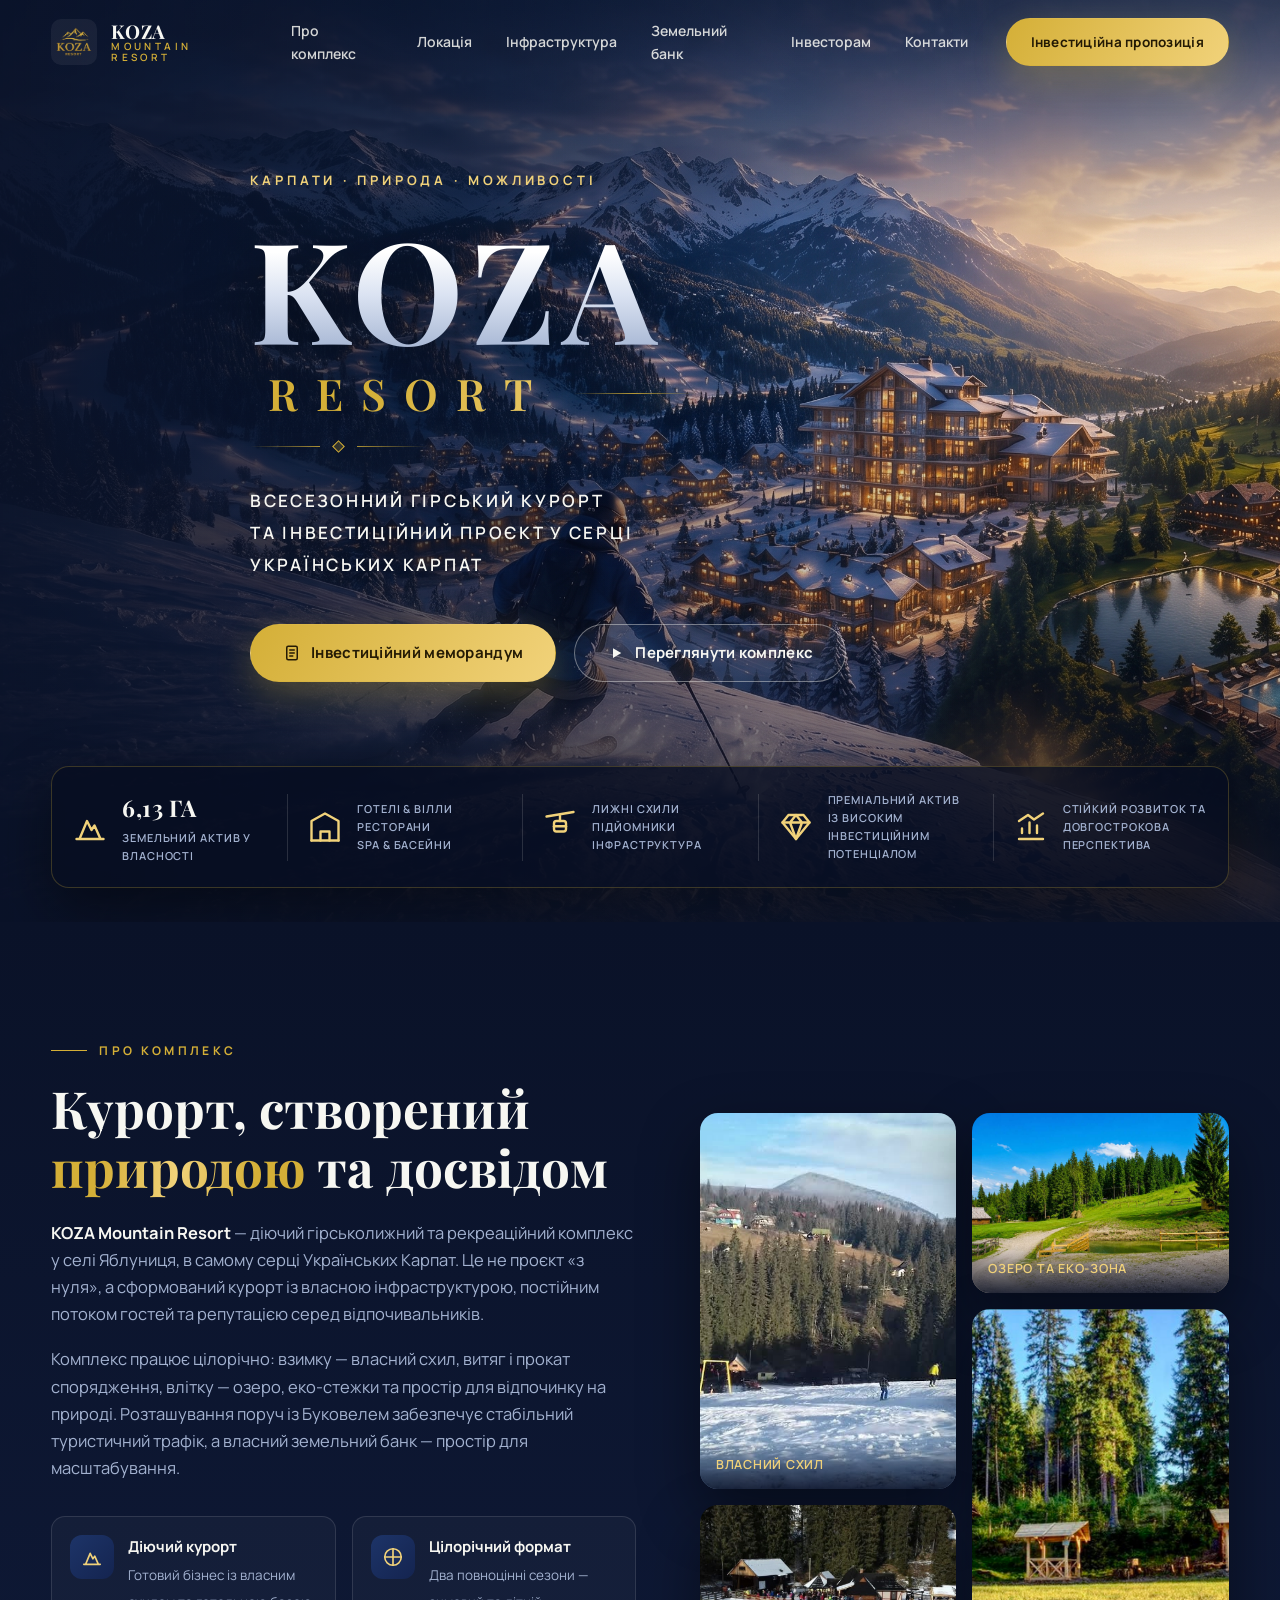
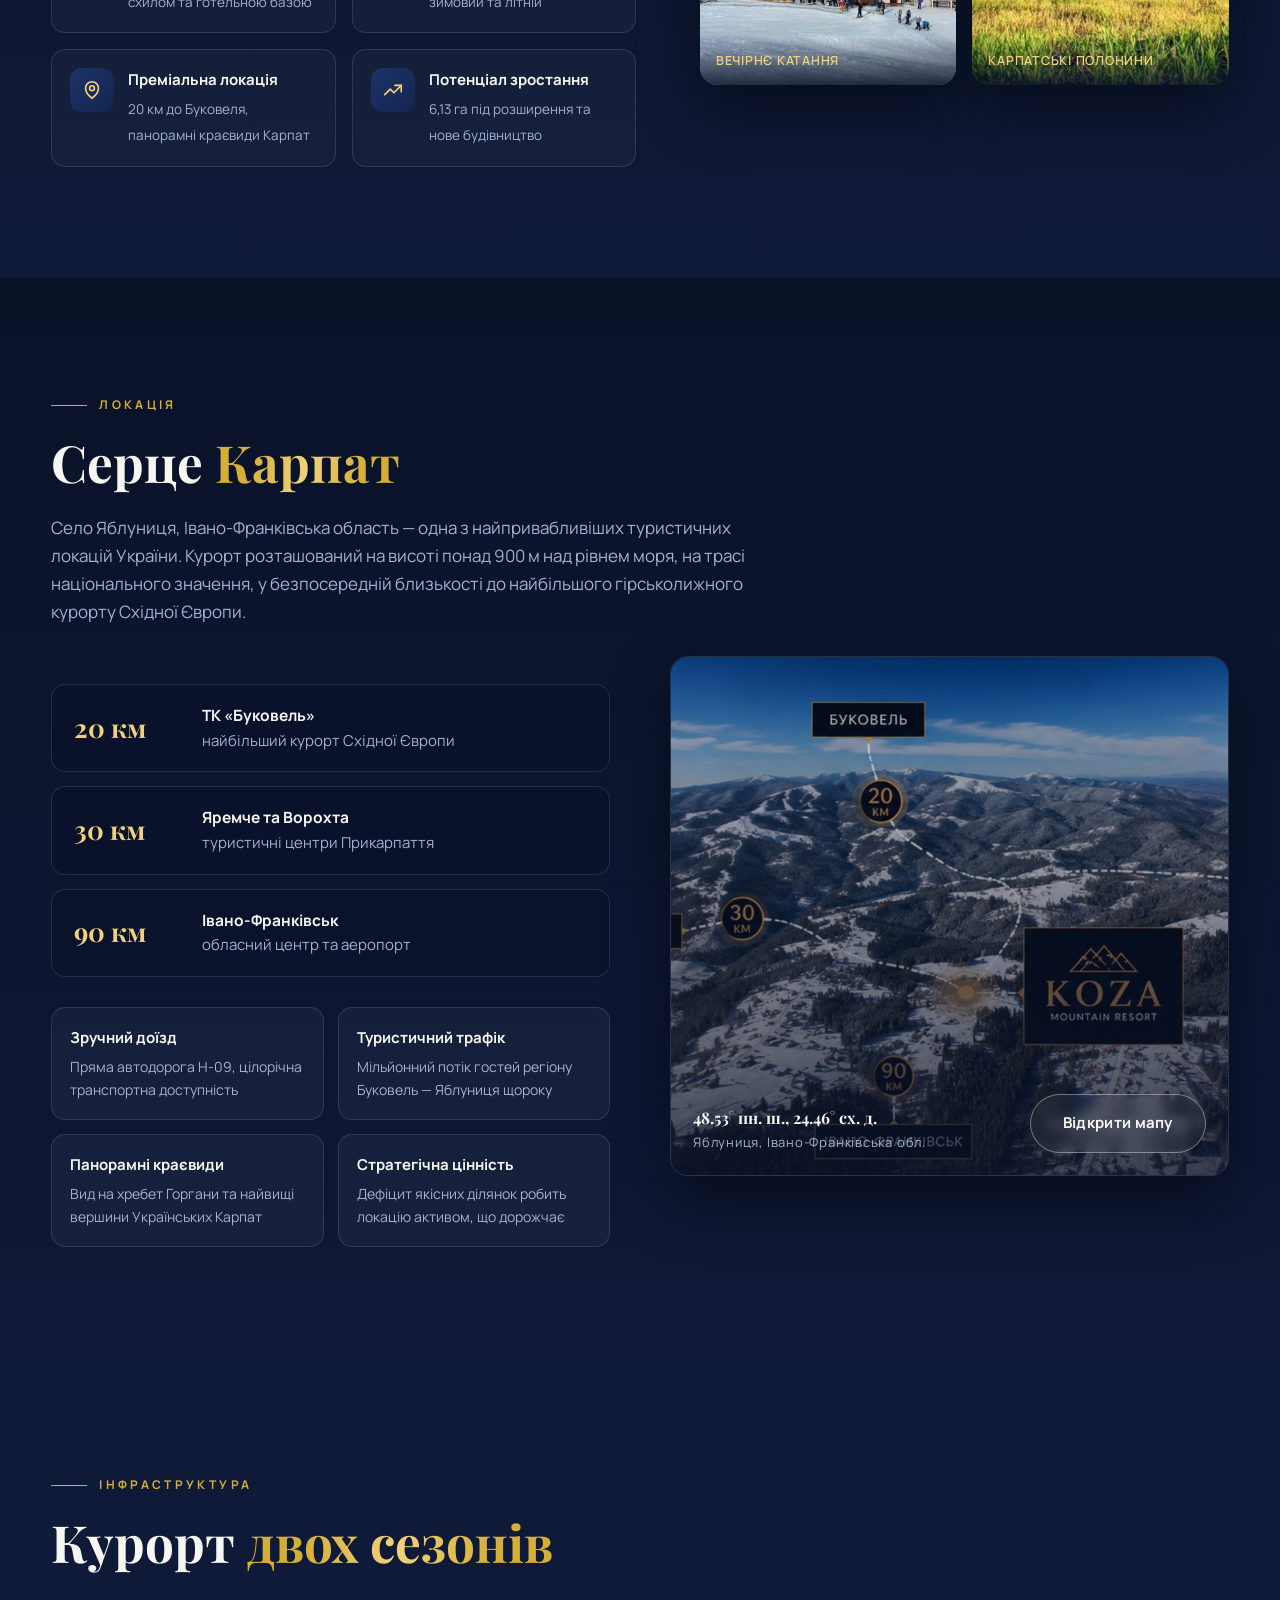
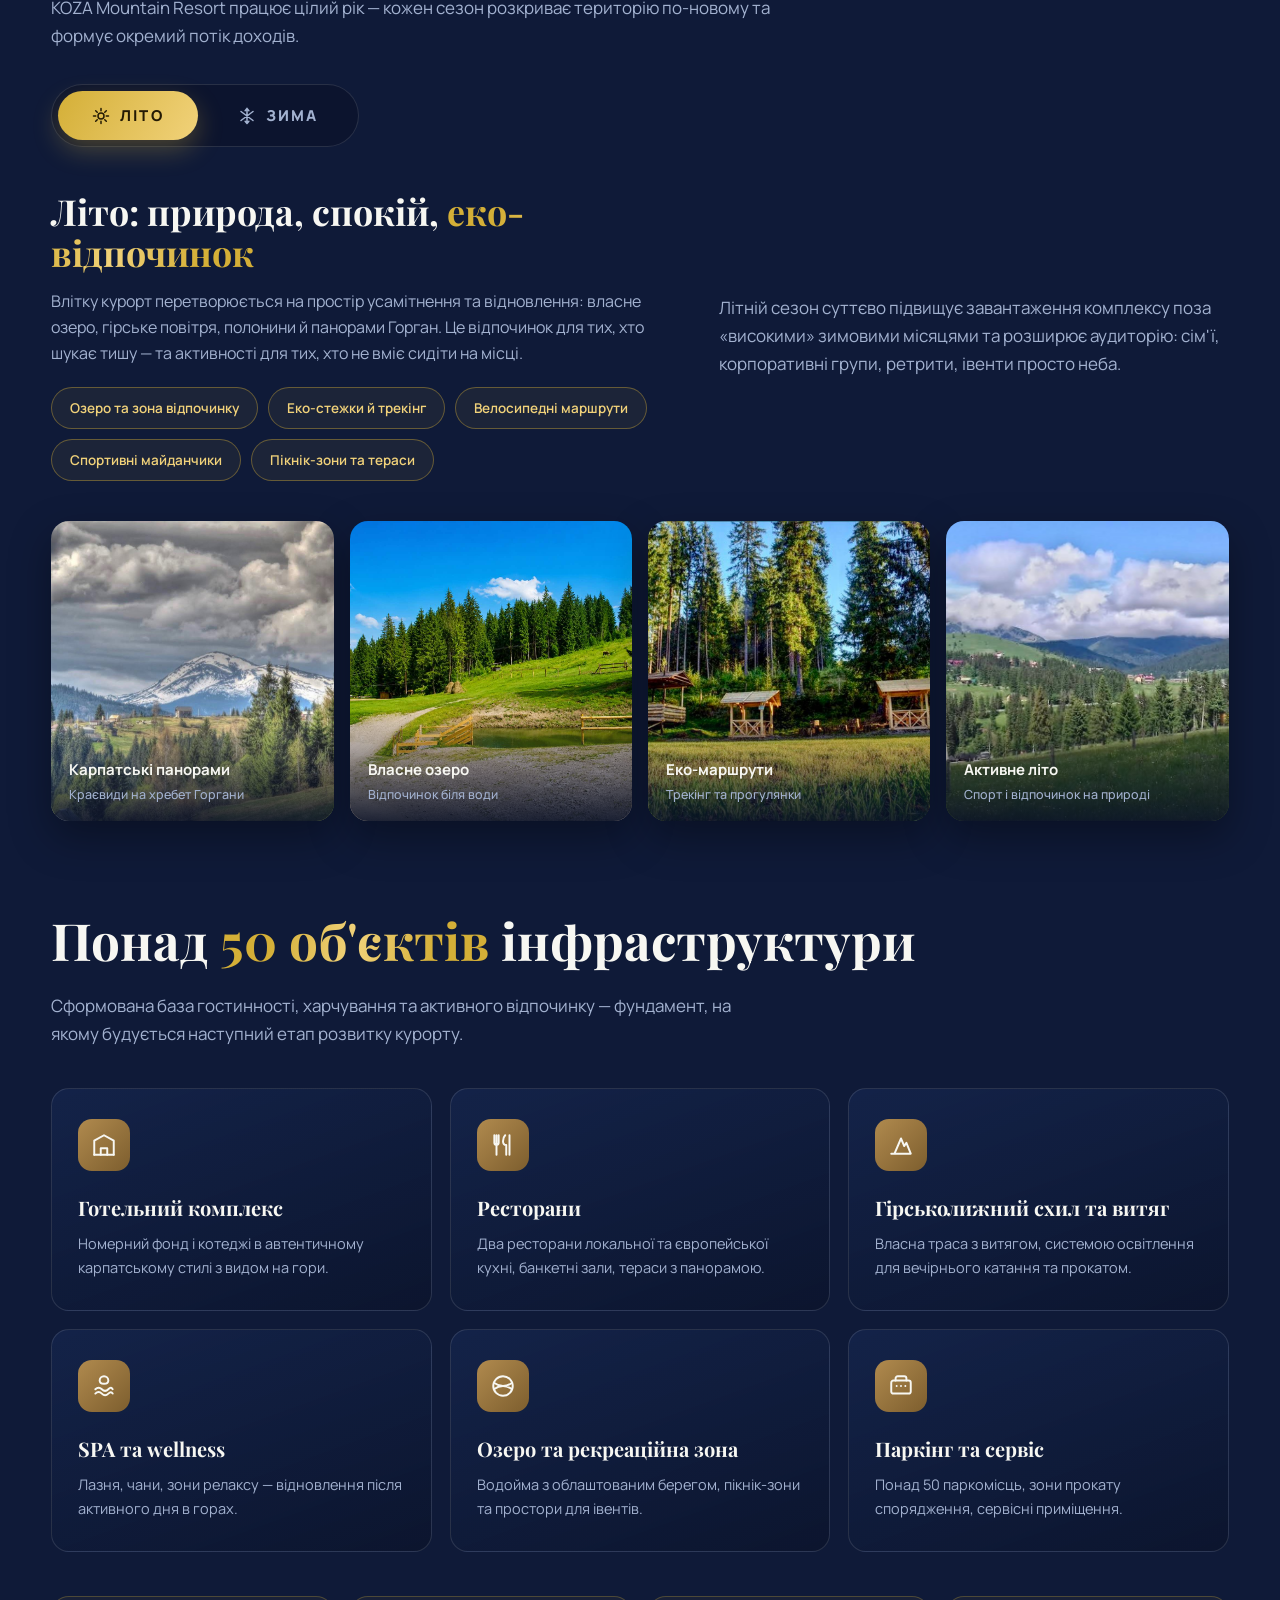
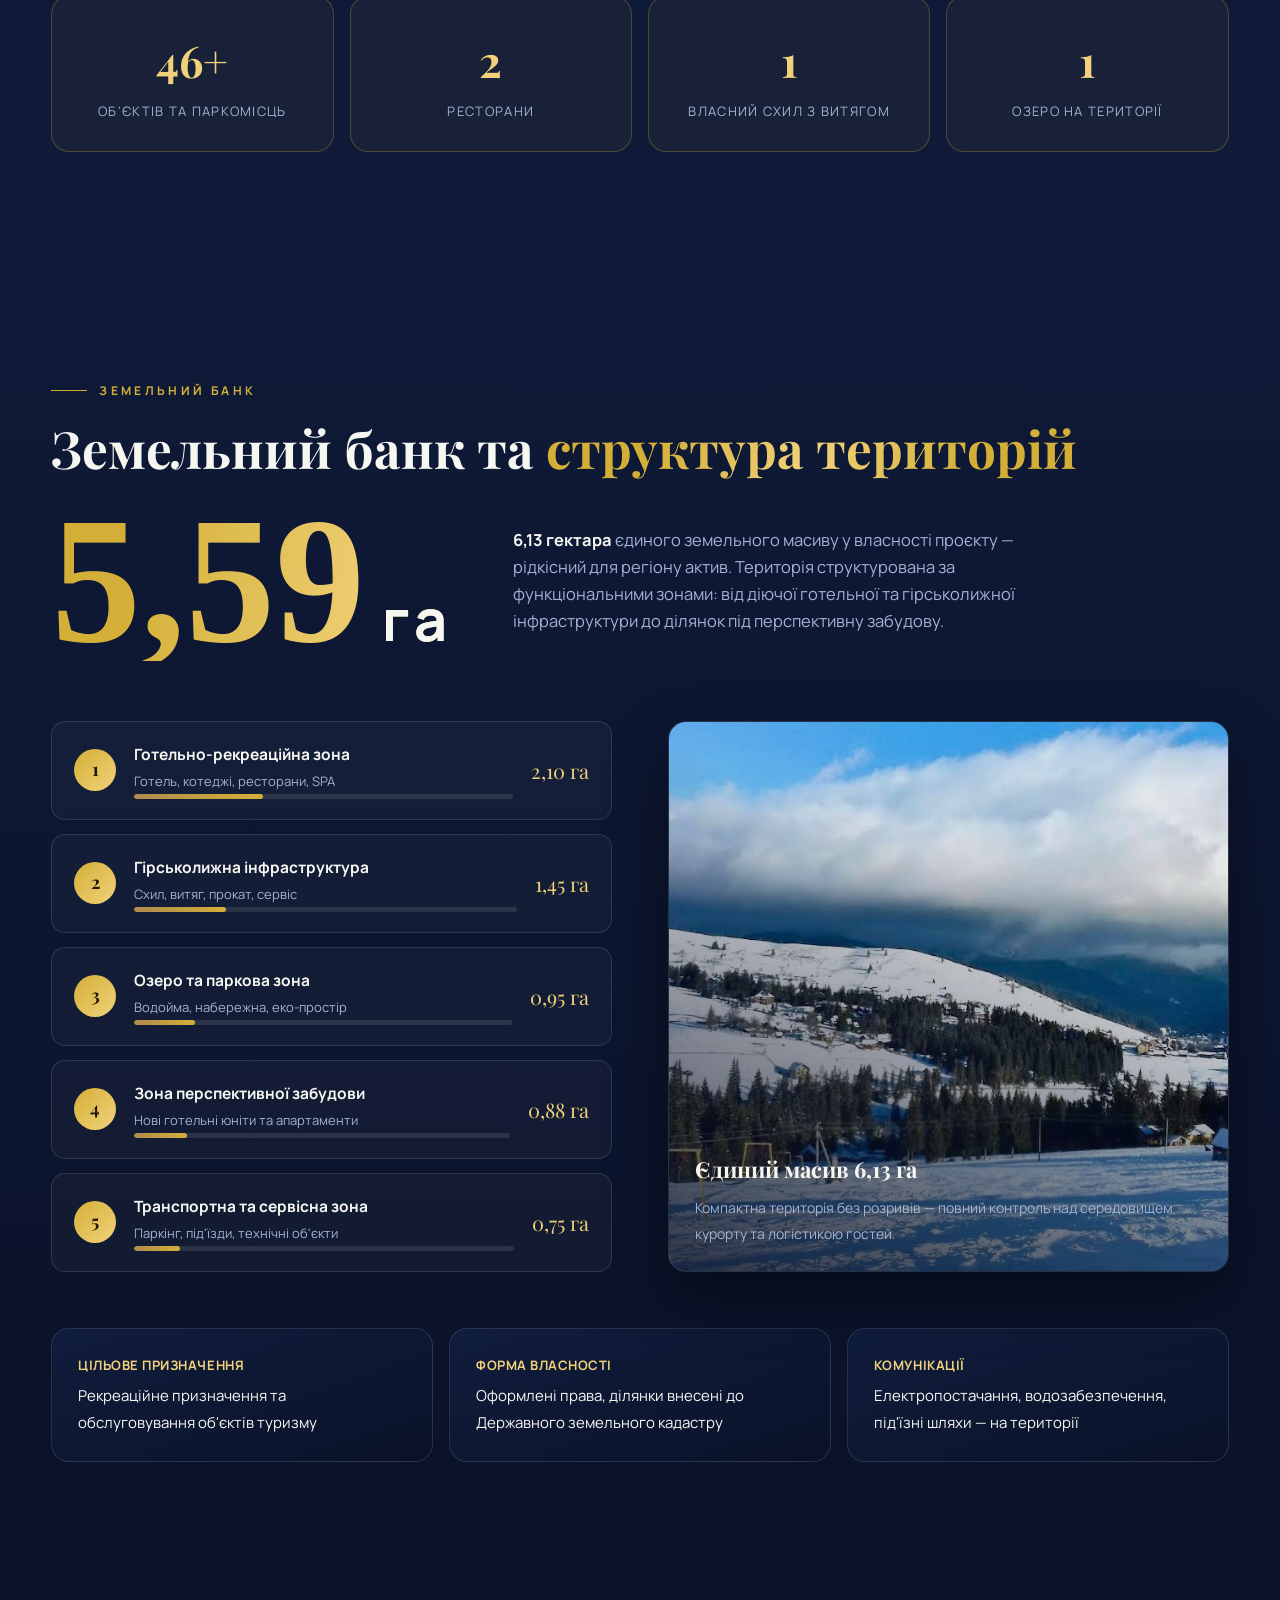
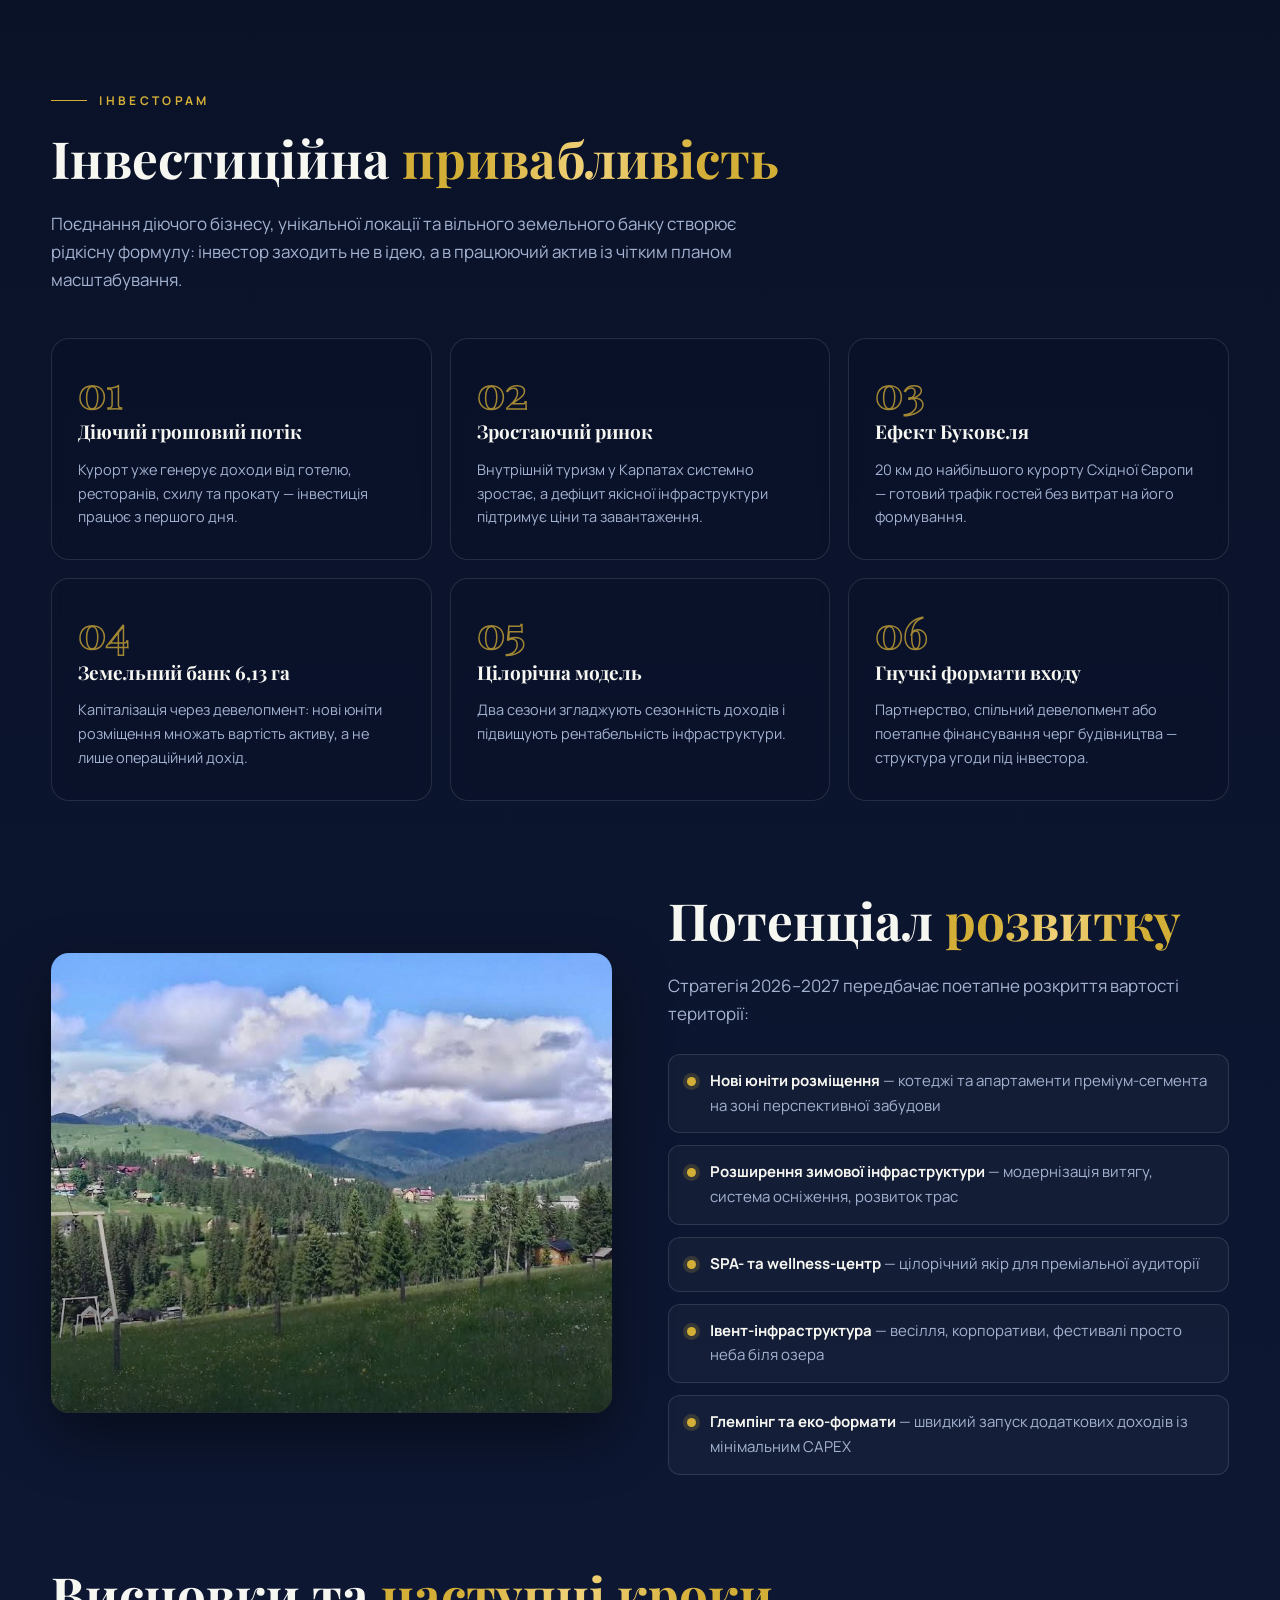
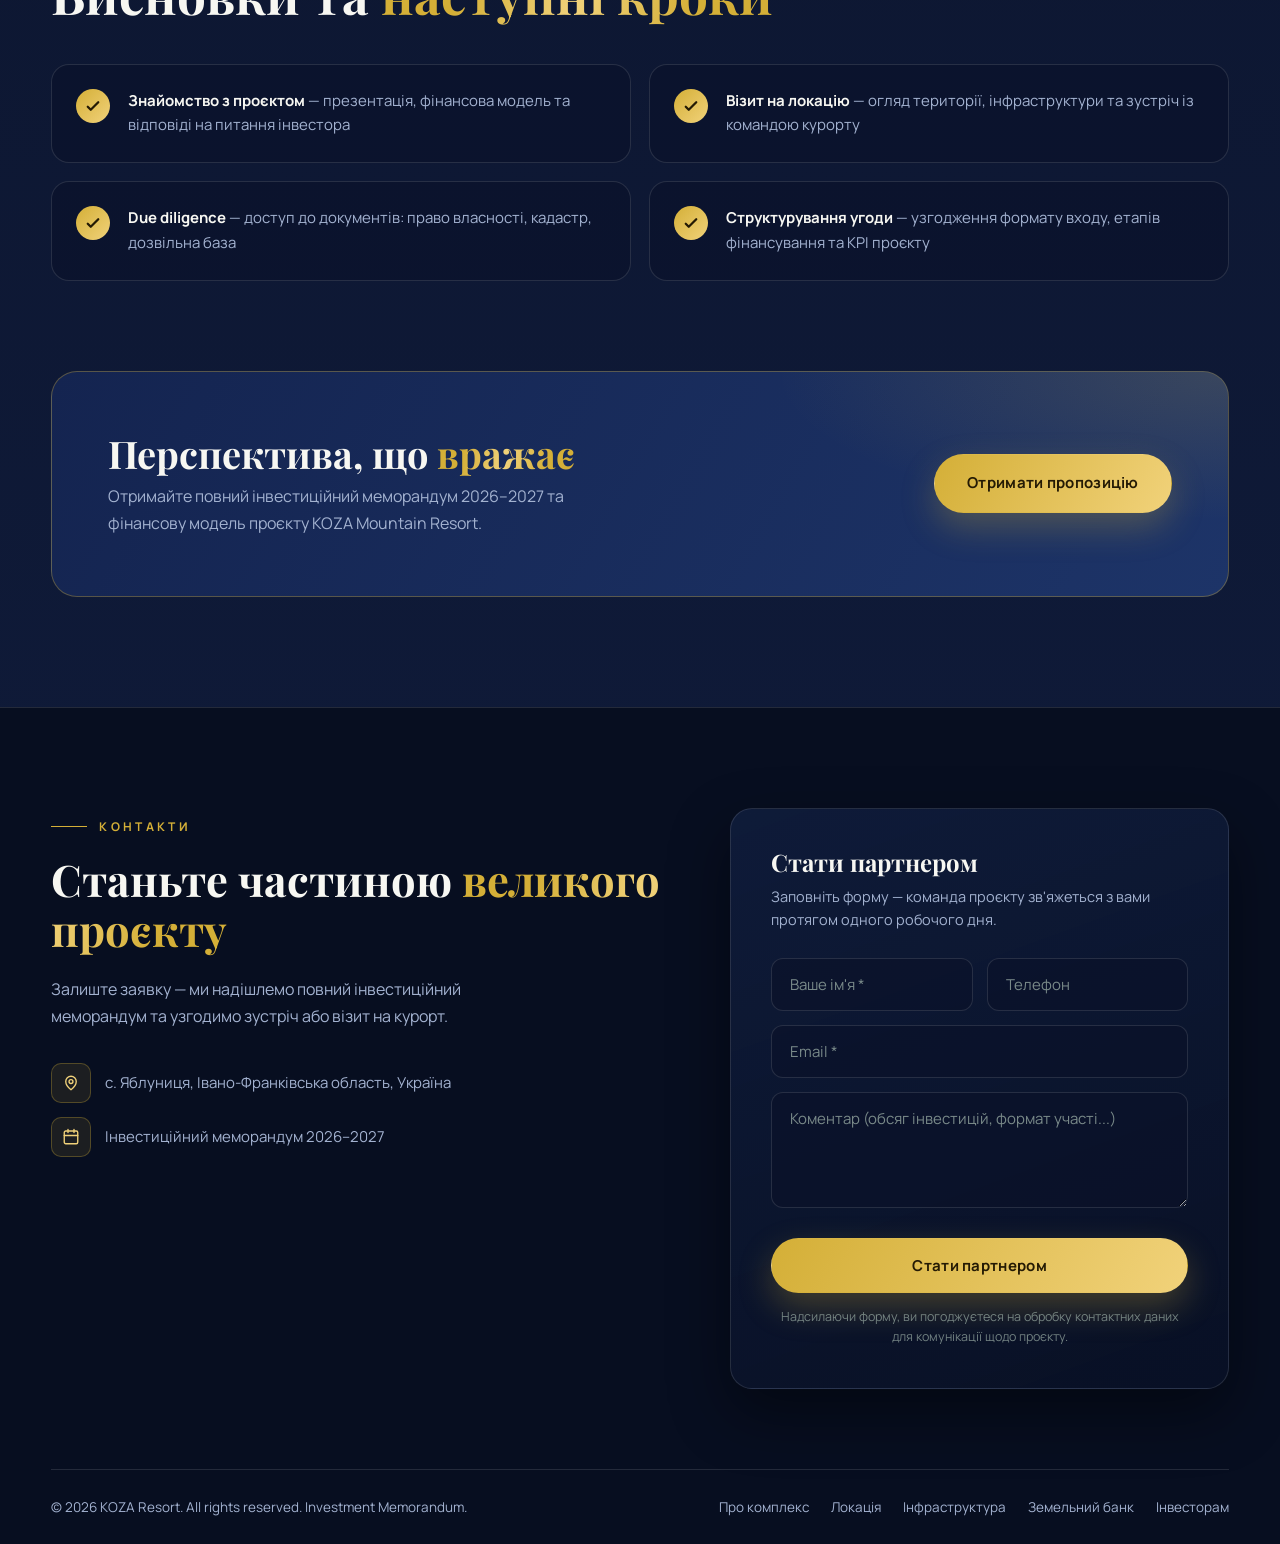
==== v1/index.html @ e8aefe3c "1" ====
<!DOCTYPE html>
<html lang="uk">
<head>
<meta charset="UTF-8">
<meta name="viewport" content="width=device-width, initial-scale=1.0">
<title>KOZA Mountain Resort — Інвестиційна пропозиція 2026–2027</title>
<meta name="description" content="KOZA Mountain Resort — інвестиційний проєкт у серці Українських Карпат (с. Яблуниця). Земельний банк 6,13 га, розвинена інфраструктура, значний потенціал розвитку.">
<link rel="icon" href="img/logo.png" type="image/png">
<link rel="preconnect" href="https://fonts.googleapis.com">
<link rel="preconnect" href="https://fonts.gstatic.com" crossorigin>
<link href="https://fonts.googleapis.com/css2?family=Playfair+Display:ital,wght@0,400;0,600;0,700;0,800;1,400&family=Manrope:wght@300;400;500;600;700;800&display=swap" rel="stylesheet">
<style>
/* ============================================================
   KOZA Mountain Resort — Investment Landing 2026–2027
   Palette: midnight navy / snowy white / bronze / gold
   ============================================================ */
:root{
  --bg:        #0a1228;
  --bg-2:      #0f1a38;
  --forest:    #142450;
  --forest-2:  #1d3468;
  --line:      rgba(247,247,242,.12);
  --white:     #f7f7f2;
  --muted:     #a3b2d0;
  --wood:      #b08a4e;
  --wood-deep: #7d5e2e;
  --gold:      #d4af37;
  --gold-2:    #f1d27a;
  --shadow:    0 24px 60px rgba(0,0,0,.45);
  --radius:    18px;
  --serif:     "Playfair Display", Georgia, "Times New Roman", serif;
  --sans:      "Manrope", "Segoe UI", system-ui, sans-serif;
  --header-h:  84px;
}
*{margin:0;padding:0;box-sizing:border-box}
html{scroll-behavior:smooth}
body{
  font-family:var(--sans);
  background:var(--bg);
  color:var(--white);
  line-height:1.65;
  overflow-x:hidden;
  -webkit-font-smoothing:antialiased;
}
img{max-width:100%;display:block}
a{color:inherit;text-decoration:none}
ul{list-style:none}
button{font-family:inherit;cursor:pointer}
.container{width:min(1200px,92%);margin-inline:auto}
section{position:relative;padding:110px 0}

/* ---------- Typography ---------- */
.eyebrow{
  display:inline-flex;align-items:center;gap:12px;
  font-size:12px;font-weight:700;letter-spacing:.28em;text-transform:uppercase;
  color:var(--gold);margin-bottom:18px;
}
.eyebrow::before{content:"";width:36px;height:1px;background:var(--gold)}
h1,h2,h3{font-family:var(--serif);font-weight:700;line-height:1.15}
h2{font-size:clamp(30px,4vw,52px);margin-bottom:22px}
.section-lead{max-width:720px;color:var(--muted);font-size:17px}
.gold{background:linear-gradient(100deg,var(--gold) 20%,var(--gold-2) 50%,var(--gold) 80%);
  -webkit-background-clip:text;background-clip:text;-webkit-text-fill-color:transparent}

/* ---------- Buttons ---------- */
.btn{
  display:inline-flex;align-items:center;justify-content:center;gap:10px;
  padding:16px 32px;border-radius:999px;border:1px solid transparent;
  font-weight:700;font-size:15px;letter-spacing:.02em;
  transition:transform .35s ease, box-shadow .35s ease, background .35s ease, color .35s ease, border-color .35s ease;
  white-space:nowrap;
}
.btn:hover{transform:translateY(-3px)}
.btn-gold{
  background:linear-gradient(120deg,var(--gold),var(--gold-2));
  color:#241a04;box-shadow:0 14px 34px rgba(212,175,55,.28);
}
.btn-gold:hover{box-shadow:0 20px 44px rgba(212,175,55,.4)}
.btn-ghost{border-color:rgba(247,247,242,.4);color:var(--white);background:rgba(247,247,242,.04);backdrop-filter:blur(6px)}
.btn-ghost:hover{border-color:var(--gold);color:var(--gold-2)}
.btn .ic{width:18px;height:18px;flex:none}

/* ---------- Reveal on scroll ---------- */
.reveal{opacity:0;transform:translateY(36px);transition:opacity .9s cubic-bezier(.22,.61,.36,1),transform .9s cubic-bezier(.22,.61,.36,1)}
.reveal.d1{transition-delay:.12s}.reveal.d2{transition-delay:.24s}.reveal.d3{transition-delay:.36s}.reveal.d4{transition-delay:.48s}
.reveal.visible{opacity:1;transform:none}
@media (prefers-reduced-motion: reduce){
  .reveal{opacity:1;transform:none;transition:none}
  html{scroll-behavior:auto}
}

/* ============================================================
   HEADER
   ============================================================ */
.header{
  position:fixed;inset:0 0 auto 0;z-index:100;height:var(--header-h);
  display:flex;align-items:center;
  transition:background .45s ease, box-shadow .45s ease, height .45s ease;
}
.header.scrolled{
  height:68px;background:rgba(10,18,40,.9);backdrop-filter:blur(14px);
  box-shadow:0 10px 30px rgba(0,0,0,.35);border-bottom:1px solid var(--line);
}
.header-inner{display:flex;align-items:center;justify-content:space-between;gap:24px}
.brand{display:flex;align-items:center;gap:14px;min-width:0}
.brand img{width:46px;height:46px;object-fit:contain;border-radius:10px;background:rgba(247,247,242,.06);padding:4px}
.brand-name{font-family:var(--serif);font-weight:700;font-size:19px;letter-spacing:.04em;line-height:1.1}
.brand-name small{display:block;font-family:var(--sans);font-weight:600;font-size:10px;letter-spacing:.34em;text-transform:uppercase;color:var(--gold)}
.nav{display:flex;align-items:center;gap:6px}
.nav a{
  padding:10px 14px;font-size:14px;font-weight:600;color:rgba(247,247,242,.85);
  border-radius:8px;position:relative;transition:color .3s;
}
.nav a::after{
  content:"";position:absolute;left:14px;right:14px;bottom:6px;height:1.5px;
  background:var(--gold);transform:scaleX(0);transform-origin:left;transition:transform .35s ease;
}
.nav a:hover{color:var(--gold-2)}
.nav a:hover::after{transform:scaleX(1)}
.header-cta{flex:none}
.header-cta .btn{padding:12px 24px;font-size:13.5px}
.burger{
  display:none;flex-direction:column;gap:5px;background:none;border:0;padding:10px;z-index:120;
}
.burger span{width:26px;height:2px;background:var(--white);border-radius:2px;transition:transform .35s,opacity .35s}
.burger.open span:nth-child(1){transform:translateY(7px) rotate(45deg)}
.burger.open span:nth-child(2){opacity:0}
.burger.open span:nth-child(3){transform:translateY(-7px) rotate(-45deg)}

/* ============================================================
   HERO — фонове зображення курорту (за референс-макетом)
   ============================================================ */
.hero{
  min-height:100svh;display:flex;align-items:center;padding:0;
  overflow:hidden;isolation:isolate;
  background:url("img/image_hs_bg.jpeg") center/cover no-repeat;
}
/* затемнення лівої частини та низу — для читабельності тексту поверх фото */
.hero::before{
  content:"";position:absolute;inset:0;z-index:0;
  background:
    linear-gradient(90deg,rgba(10,18,40,.9) 0%,rgba(10,18,40,.62) 32%,rgba(10,18,40,.15) 60%,rgba(10,18,40,0) 78%),
    linear-gradient(180deg,rgba(10,18,40,.5) 0%,rgba(10,18,40,0) 28%,rgba(10,18,40,.15) 68%,rgba(10,18,40,.92) 100%);
}
.hero-content{position:relative;z-index:2;padding:170px 0 240px;max-width:780px}
.hero-eyebrow{
  display:block;font-size:13px;font-weight:700;letter-spacing:.3em;text-transform:uppercase;
  color:var(--gold-2);margin-bottom:26px;
  opacity:0;animation:riseIn .9s .25s forwards;
}
.hero-title{margin:0 0 26px;line-height:1}
.ht-main{
  display:block;font-family:var(--serif);font-weight:700;
  font-size:clamp(72px,11vw,150px);letter-spacing:.05em;
  background:linear-gradient(180deg,#ffffff 25%,#dbe3f2 55%,#9fb0cf 100%);
  -webkit-background-clip:text;background-clip:text;-webkit-text-fill-color:transparent;
  filter:drop-shadow(0 10px 34px rgba(0,0,0,.5));
  opacity:0;animation:riseIn 1s .45s forwards;
}
.ht-sub{
  display:flex;align-items:center;gap:24px;margin-top:14px;
  font-family:var(--serif);font-weight:600;
  font-size:clamp(26px,3.4vw,52px);letter-spacing:.42em;text-indent:.42em;
  background:linear-gradient(100deg,var(--gold) 15%,var(--gold-2) 50%,var(--gold) 85%);
  -webkit-background-clip:text;background-clip:text;-webkit-text-fill-color:transparent;
  opacity:0;animation:riseIn 1s .65s forwards;
}
.ht-sub i{flex:1;max-width:120px;height:1px;background:linear-gradient(90deg,transparent,rgba(212,175,55,.85),transparent)}
.hero-ornament{
  display:flex;align-items:center;gap:14px;margin:0 0 34px;
  opacity:0;animation:riseIn 1s .85s forwards;
}
.hero-ornament::before,.hero-ornament::after{
  content:"";width:70px;height:1px;background:linear-gradient(90deg,transparent,rgba(212,175,55,.8));
}
.hero-ornament::after{background:linear-gradient(90deg,rgba(212,175,55,.8),transparent)}
.hero-ornament b{
  width:9px;height:9px;transform:rotate(45deg);flex:none;
  border:1.5px solid var(--gold);background:rgba(212,175,55,.2);
}
.hero-tagline{
  max-width:520px;margin:0 0 42px;
  font-size:clamp(14px,1.4vw,17px);font-weight:600;letter-spacing:.16em;text-transform:uppercase;
  line-height:1.9;color:var(--white);text-shadow:0 4px 22px rgba(0,0,0,.55);
  opacity:0;animation:riseIn 1s 1.05s forwards;
}
.hero-actions{display:flex;gap:18px;flex-wrap:wrap;opacity:0;animation:riseIn 1s 1.25s forwards}
@keyframes riseIn{from{opacity:0;transform:translateY(34px)}to{opacity:1;transform:none}}
/* нижня панель переваг */
.hero-feats{
  position:absolute;left:0;right:0;bottom:34px;z-index:2;
  opacity:0;animation:riseIn 1s 1.45s forwards;
}
.hf-card{
  display:grid;grid-template-columns:repeat(5,1fr);
  background:rgba(7,14,32,.78);backdrop-filter:blur(12px);
  border:1px solid rgba(212,175,55,.25);border-radius:18px;
  box-shadow:0 24px 60px rgba(0,0,0,.45);
}
.hf{display:flex;align-items:center;gap:14px;padding:22px 20px;position:relative}
.hf:not(:first-child)::before{
  content:"";position:absolute;left:0;top:22%;bottom:22%;width:1px;
  background:rgba(247,247,242,.14);
}
.hfi{flex:none;width:36px;height:36px;color:var(--gold-2)}
.hft{font-size:11px;font-weight:600;letter-spacing:.08em;text-transform:uppercase;color:var(--muted);line-height:1.65}
.hft b{display:block;font-family:var(--serif);font-size:23px;font-weight:700;letter-spacing:.02em;color:var(--white);margin-bottom:2px}
/* ============================================================
   ABOUT
   ============================================================ */
.about{background:linear-gradient(180deg,var(--bg) 0%,var(--bg-2) 100%)}
.about-grid{display:grid;grid-template-columns:1.05fr .95fr;gap:64px;align-items:center}
.about-text p{color:var(--muted);margin-bottom:18px;font-size:16.5px}
.about-text p strong{color:var(--white)}
.feature-list{display:grid;grid-template-columns:1fr 1fr;gap:16px;margin-top:34px}
.feature{
  display:flex;gap:14px;align-items:flex-start;padding:18px;border-radius:14px;
  border:1px solid var(--line);background:rgba(247,247,242,.03);
  transition:transform .35s ease,border-color .35s ease,background .35s ease;
}
.feature:hover{transform:translateY(-4px);border-color:rgba(212,175,55,.5);background:rgba(212,175,55,.06)}
.feature .fi{
  flex:none;width:44px;height:44px;border-radius:12px;display:grid;place-items:center;
  background:linear-gradient(135deg,var(--forest-2),var(--forest));color:var(--gold-2);
}
.feature .fi svg{width:22px;height:22px}
.feature b{display:block;font-size:15px;margin-bottom:2px}
.feature span{font-size:13.5px;color:var(--muted)}
.about-mosaic{display:grid;grid-template-columns:1fr 1fr;grid-auto-rows:180px;gap:16px}
.about-mosaic figure{
  position:relative;border-radius:var(--radius);overflow:hidden;box-shadow:var(--shadow);
}
.about-mosaic figure:nth-child(1){grid-column:1;grid-row:1/3}
.about-mosaic figure:nth-child(2){grid-column:2;grid-row:1}
.about-mosaic figure:nth-child(3){grid-column:2;grid-row:2/4}
.about-mosaic figure:nth-child(4){grid-column:1;grid-row:3}
.about-mosaic img{width:100%;height:100%;object-fit:cover;transition:transform 1.2s cubic-bezier(.22,.61,.36,1)}
.about-mosaic figure:hover img{transform:scale(1.08)}
.about-mosaic figcaption{
  position:absolute;left:0;right:0;bottom:0;padding:14px 16px;font-size:12.5px;font-weight:600;letter-spacing:.06em;
  background:linear-gradient(0deg,rgba(10,18,40,.85),transparent);text-transform:uppercase;color:var(--gold-2);
}

/* ============================================================
   LOCATION
   ============================================================ */
.location{
  background:
    linear-gradient(180deg,rgba(10,18,40,.93) 0%,rgba(15,26,56,.96) 100%),
    url("img/img_005.jpg") center/cover fixed no-repeat;
}
.location-grid{display:grid;grid-template-columns:1fr 1fr;gap:60px;align-items:start;margin-top:30px}
.dist-list{display:grid;gap:14px;margin-top:28px}
.dist{
  display:flex;align-items:center;gap:18px;padding:18px 22px;border-radius:14px;
  border:1px solid var(--line);background:rgba(10,18,40,.55);backdrop-filter:blur(6px);
  transition:transform .35s,border-color .35s;
}
.dist:hover{transform:translateX(8px);border-color:rgba(212,175,55,.55)}
.dist b{font-family:var(--serif);font-size:26px;color:var(--gold-2);min-width:110px}
.dist span{color:var(--muted);font-size:15px}
.dist span strong{color:var(--white);display:block;font-size:15.5px}
.loc-points{display:grid;grid-template-columns:1fr 1fr;gap:14px;margin-top:30px}
.loc-point{
  padding:18px;border-radius:14px;border:1px solid var(--line);background:rgba(247,247,242,.04);
  font-size:14px;color:var(--muted);transition:border-color .35s,transform .35s;
}
.loc-point:hover{border-color:rgba(212,175,55,.5);transform:translateY(-4px)}
.loc-point b{display:block;color:var(--white);margin-bottom:4px;font-size:15px}
.map-card{
  position:relative;border-radius:var(--radius);overflow:hidden;box-shadow:var(--shadow);
  border:1px solid var(--line);min-height:520px;
}
.map-card img{position:absolute;inset:0;width:100%;height:100%;object-fit:cover;filter:saturate(.9)}
.map-card::after{content:"";position:absolute;inset:0;background:linear-gradient(180deg,rgba(10,18,40,.15),rgba(10,18,40,.75))}
.map-pin{
  position:absolute;left:50%;top:42%;transform:translate(-50%,-100%);z-index:2;text-align:center;
}
.map-pin .dot{
  width:20px;height:20px;margin-inline:auto;border-radius:50%;
  background:var(--gold);border:4px solid rgba(247,247,242,.9);box-shadow:0 0 0 0 rgba(212,175,55,.55);
  animation:pulse 2.2s infinite;
}
@keyframes pulse{
  0%{box-shadow:0 0 0 0 rgba(212,175,55,.55)}
  70%{box-shadow:0 0 0 26px rgba(212,175,55,0)}
  100%{box-shadow:0 0 0 0 rgba(212,175,55,0)}
}
.map-pin em{
  display:inline-block;margin-top:12px;padding:8px 16px;border-radius:999px;font-style:normal;
  background:rgba(10,18,40,.85);border:1px solid rgba(212,175,55,.5);font-size:13px;font-weight:700;
}
.map-meta{
  position:absolute;left:0;right:0;bottom:0;z-index:2;padding:22px;
  display:flex;align-items:flex-end;justify-content:space-between;gap:16px;flex-wrap:wrap;
}
.map-meta .coords{font-size:13px;color:var(--muted);letter-spacing:.06em}
.map-meta .coords b{display:block;color:var(--white);font-size:16px;font-family:var(--serif);letter-spacing:0}

/* ============================================================
   SEASONS + INFRASTRUCTURE
   ============================================================ */
.seasons{background:var(--bg-2)}
.season-switch{
  display:inline-flex;gap:6px;padding:6px;border-radius:999px;margin:34px 0 44px;
  border:1px solid var(--line);background:rgba(10,18,40,.6);
}
.season-btn{
  padding:14px 34px;border-radius:999px;border:0;background:transparent;color:var(--muted);
  font-size:15px;font-weight:800;letter-spacing:.14em;text-transform:uppercase;
  display:inline-flex;align-items:center;gap:10px;transition:background .4s,color .4s,box-shadow .4s;
}
.season-btn svg{width:18px;height:18px}
.season-btn.active{
  background:linear-gradient(120deg,var(--gold),var(--gold-2));color:#241a04;
  box-shadow:0 10px 26px rgba(212,175,55,.3);
}
.season-panel{display:none;animation:fadeSlide .7s ease}
.season-panel.active{display:block}
@keyframes fadeSlide{from{opacity:0;transform:translateY(24px)}to{opacity:1;transform:none}}
.season-head{display:grid;grid-template-columns:1.1fr .9fr;gap:44px;align-items:center;margin-bottom:40px}
.season-head h3{font-size:clamp(24px,2.8vw,36px);margin-bottom:14px}
.season-head p{color:var(--muted)}
.season-tags{display:flex;flex-wrap:wrap;gap:10px;margin-top:20px}
.season-tags li{
  padding:9px 18px;border-radius:999px;font-size:13.5px;font-weight:600;
  border:1px solid rgba(212,175,55,.4);color:var(--gold-2);background:rgba(212,175,55,.07);
}
.season-gallery{display:grid;grid-template-columns:repeat(4,1fr);gap:16px}
.sg-card{
  position:relative;border-radius:var(--radius);overflow:hidden;height:300px;box-shadow:0 16px 40px rgba(0,0,0,.35);
  transition:transform .45s ease;
}
.sg-card:hover{transform:translateY(-8px)}
.sg-card img{width:100%;height:100%;object-fit:cover;transition:transform 1.2s cubic-bezier(.22,.61,.36,1)}
.sg-card:hover img{transform:scale(1.1)}
.sg-card figcaption{
  position:absolute;inset:auto 0 0 0;padding:44px 18px 16px;font-weight:700;font-size:15px;
  background:linear-gradient(0deg,rgba(10,18,40,.9),transparent);
}
.sg-card figcaption small{display:block;font-weight:500;font-size:12.5px;color:var(--muted);margin-top:2px}
.infra-title{margin-top:90px}
.infra-grid{display:grid;grid-template-columns:repeat(3,1fr);gap:18px;margin-top:40px}
.infra-card{
  padding:30px 26px;border-radius:var(--radius);border:1px solid var(--line);
  background:linear-gradient(160deg,rgba(29,52,104,.35),rgba(10,18,40,.6));
  transition:transform .4s ease,border-color .4s ease,box-shadow .4s ease;position:relative;overflow:hidden;
}
.infra-card::before{
  content:"";position:absolute;inset:0;opacity:0;transition:opacity .5s;
  background:radial-gradient(120% 120% at 100% 0%,rgba(212,175,55,.16),transparent 60%);
}
.infra-card:hover{transform:translateY(-8px);border-color:rgba(212,175,55,.5);box-shadow:var(--shadow)}
.infra-card:hover::before{opacity:1}
.infra-card .ii{
  width:52px;height:52px;border-radius:14px;display:grid;place-items:center;margin-bottom:20px;
  background:linear-gradient(135deg,var(--wood),var(--wood-deep));color:var(--white);
}
.infra-card .ii svg{width:26px;height:26px}
.infra-card h4{font-family:var(--serif);font-size:20px;margin-bottom:8px}
.infra-card p{font-size:14.5px;color:var(--muted)}
.infra-stats{
  display:grid;grid-template-columns:repeat(4,1fr);gap:16px;margin-top:44px;
}
.istat{
  text-align:center;padding:28px 14px;border-radius:var(--radius);
  border:1px solid rgba(212,175,55,.28);background:rgba(212,175,55,.05);
}
.istat b{display:block;font-family:var(--serif);font-size:clamp(28px,3.4vw,44px);color:var(--gold-2)}
.istat span{font-size:13px;letter-spacing:.1em;text-transform:uppercase;color:var(--muted)}

/* ============================================================
   LAND BANK
   ============================================================ */
.land{background:linear-gradient(180deg,var(--bg-2),var(--bg))}
.land-hero{display:grid;grid-template-columns:auto 1fr;gap:60px;align-items:center;margin-bottom:60px}
.land-num{
  /* Playfair Display малює цифру «3» з декоративним засічковим хвостиком,
     що на такому крупному кеглі читається як «обрізаний» — тому саме тут
     використовуємо Georgia, де контур цифри повністю замкнутий */
  font-family:Georgia,"Times New Roman",serif;font-weight:700;line-height:.9;
  font-size:clamp(96px,14vw,210px);
  background:linear-gradient(100deg,var(--gold) 10%,var(--gold-2) 45%,#fff8dd 55%,var(--gold) 90%);
  background-size:200% 100%;-webkit-background-clip:text;background-clip:text;-webkit-text-fill-color:transparent;
  animation:shimmer 5s linear infinite;
}
@keyframes shimmer{to{background-position:-200% 0}}
.land-num small{font-size:.32em;-webkit-text-fill-color:var(--white);font-family:var(--sans);font-weight:700;letter-spacing:.1em}
.land-hero p{color:var(--muted);max-width:520px;font-size:16.5px}
.land-hero p strong{color:var(--white)}
.land-grid{display:grid;grid-template-columns:1fr 1fr;gap:56px;align-items:stretch}
.zone-list{display:grid;gap:14px}
.zone{
  display:grid;grid-template-columns:auto 1fr auto;gap:18px;align-items:center;
  padding:20px 22px;border-radius:14px;border:1px solid var(--line);background:rgba(247,247,242,.03);
  transition:transform .35s,border-color .35s,background .35s;
}
.zone:hover{transform:translateX(8px);border-color:rgba(212,175,55,.5);background:rgba(212,175,55,.05)}
.zone .zn{
  width:42px;height:42px;border-radius:50%;display:grid;place-items:center;flex:none;
  font-family:var(--serif);font-weight:700;font-size:18px;color:#241a04;
  background:linear-gradient(135deg,var(--gold),var(--gold-2));
}
.zone b{display:block;font-size:15.5px}
.zone span{font-size:13px;color:var(--muted)}
.zone .zh{font-family:var(--serif);font-size:20px;color:var(--gold-2);white-space:nowrap}
.zone-bar{height:5px;border-radius:3px;background:rgba(247,247,242,.1);grid-column:2/4;overflow:hidden}
.zone-bar i{display:block;height:100%;width:0;border-radius:3px;background:linear-gradient(90deg,var(--wood),var(--gold));transition:width 1.4s cubic-bezier(.22,.61,.36,1)}
.visible .zone-bar i{width:var(--w)}
.land-visual{
  position:relative;border-radius:var(--radius);overflow:hidden;min-height:480px;
  border:1px solid var(--line);box-shadow:var(--shadow);
}
.land-visual img{position:absolute;inset:0;width:100%;height:100%;object-fit:cover}
.land-visual::after{content:"";position:absolute;inset:0;background:linear-gradient(200deg,rgba(10,18,40,.1) 30%,rgba(10,18,40,.85))}
.land-visual figcaption{
  position:absolute;z-index:2;left:26px;right:26px;bottom:24px;
}
.land-visual figcaption b{font-family:var(--serif);font-size:22px;display:block;margin-bottom:6px}
.land-visual figcaption span{color:var(--muted);font-size:14px}
.land-facts{display:grid;grid-template-columns:repeat(3,1fr);gap:16px;margin-top:56px}
.lfact{
  padding:26px;border-radius:var(--radius);border:1px solid var(--line);
  background:linear-gradient(160deg,rgba(29,52,104,.3),rgba(10,18,40,.5));
  transition:transform .35s,border-color .35s;
}
.lfact:hover{transform:translateY(-6px);border-color:rgba(212,175,55,.45)}
.lfact b{display:block;font-size:15.5px;color:var(--gold-2);margin-bottom:6px;letter-spacing:.04em;text-transform:uppercase;font-size:13px}
.lfact span{font-size:15px;color:var(--white)}

/* ============================================================
   INVEST
   ============================================================ */
.invest{
  background:
    linear-gradient(180deg,rgba(10,18,40,.95),rgba(15,26,56,.97)),
    url("img/img_018.jpg") center/cover fixed no-repeat;
}
.why-grid{display:grid;grid-template-columns:repeat(3,1fr);gap:18px;margin-top:44px}
.why-card{
  padding:30px 26px;border-radius:var(--radius);border:1px solid var(--line);
  background:rgba(10,18,40,.55);backdrop-filter:blur(6px);
  transition:transform .4s,border-color .4s,box-shadow .4s;
}
.why-card:hover{transform:translateY(-8px);border-color:rgba(212,175,55,.55);box-shadow:var(--shadow)}
.why-card .wn{
  font-family:var(--serif);font-size:44px;font-weight:700;line-height:1;
  color:transparent;-webkit-text-stroke:1.5px rgba(212,175,55,.75);margin-bottom:16px;
}
.why-card h4{font-family:var(--serif);font-size:19px;margin-bottom:10px}
.why-card p{font-size:14.5px;color:var(--muted)}
.potential{display:grid;grid-template-columns:1fr 1fr;gap:56px;align-items:center;margin-top:90px}
.potential-img{position:relative;border-radius:var(--radius);overflow:hidden;box-shadow:var(--shadow);min-height:460px}
.potential-img img{position:absolute;inset:0;width:100%;height:100%;object-fit:cover}
.potential-img::after{content:"";position:absolute;inset:0;background:linear-gradient(0deg,rgba(10,18,40,.6),transparent 55%)}
.potential ul{display:grid;gap:12px;margin-top:26px}
.potential ul li{
  display:flex;gap:14px;align-items:flex-start;padding:14px 18px;border-radius:12px;
  border:1px solid var(--line);background:rgba(247,247,242,.03);font-size:15px;color:var(--muted);
  transition:transform .3s,border-color .3s;
}
.potential ul li:hover{transform:translateX(6px);border-color:rgba(212,175,55,.5)}
.potential ul li b{color:var(--white)}
.potential ul li::before{
  content:"";flex:none;width:9px;height:9px;margin-top:8px;border-radius:50%;
  background:var(--gold);box-shadow:0 0 0 4px rgba(212,175,55,.18);
}
.steps{margin-top:90px}
.steps-grid{display:grid;grid-template-columns:1fr 1fr;gap:18px;margin-top:40px}
.step{
  display:flex;gap:18px;align-items:flex-start;padding:24px;border-radius:var(--radius);
  border:1px solid var(--line);background:rgba(10,18,40,.55);
  transition:transform .35s,border-color .35s;
}
.step:hover{transform:translateY(-5px);border-color:rgba(212,175,55,.5)}
.step .chk{
  flex:none;width:34px;height:34px;border-radius:50%;display:grid;place-items:center;
  background:linear-gradient(135deg,var(--gold),var(--gold-2));color:#241a04;
}
.step .chk svg{width:18px;height:18px}
.step p{font-size:15px;color:var(--muted)}
.step p b{color:var(--white)}
.invest-banner{
  margin-top:90px;padding:60px 56px;border-radius:26px;position:relative;overflow:hidden;
  background:linear-gradient(120deg,var(--forest) 0%,var(--forest-2) 100%);
  border:1px solid rgba(212,175,55,.35);
  display:flex;align-items:center;justify-content:space-between;gap:32px;flex-wrap:wrap;
}
.invest-banner::before{
  content:"";position:absolute;inset:0;
  background:radial-gradient(70% 120% at 100% 0%,rgba(212,175,55,.16),transparent 55%);
}
.invest-banner h3{font-size:clamp(24px,3vw,38px);position:relative}
.invest-banner p{color:var(--muted);margin-top:8px;position:relative;max-width:520px}
.invest-banner .btn{position:relative}

/* ============================================================
   FOOTER / CONTACTS
   ============================================================ */
.footer{background:#070e20;border-top:1px solid var(--line);padding:100px 0 0}
.footer-grid{display:grid;grid-template-columns:1.1fr .9fr;gap:70px;align-items:start}
.footer h2{font-size:clamp(28px,3.4vw,44px)}
.footer .lead{color:var(--muted);max-width:480px;margin-bottom:34px}
.contact-lines{display:grid;gap:14px;margin-top:34px}
.contact-lines a,.contact-lines div{
  display:flex;align-items:center;gap:14px;color:var(--muted);font-size:15px;transition:color .3s;
}
.contact-lines a:hover{color:var(--gold-2)}
.contact-lines .ci{
  width:40px;height:40px;border-radius:10px;display:grid;place-items:center;flex:none;
  background:rgba(212,175,55,.1);border:1px solid rgba(212,175,55,.3);color:var(--gold-2);
}
.contact-lines .ci svg{width:18px;height:18px}
.form-card{
  padding:40px;border-radius:22px;border:1px solid var(--line);
  background:linear-gradient(160deg,rgba(29,52,104,.35),rgba(10,18,40,.6));box-shadow:var(--shadow);
}
.form-card h3{font-size:24px;margin-bottom:8px}
.form-card>p{color:var(--muted);font-size:14.5px;margin-bottom:26px}
.form-row{display:grid;grid-template-columns:1fr 1fr;gap:14px}
.field{margin-bottom:14px}
.field input,.field textarea{
  width:100%;padding:15px 18px;border-radius:12px;font-family:inherit;font-size:15px;color:var(--white);
  background:rgba(10,18,40,.6);border:1px solid var(--line);outline:none;
  transition:border-color .3s,box-shadow .3s;resize:vertical;
}
.field input::placeholder,.field textarea::placeholder{color:rgba(168,188,176,.7)}
.field input:focus,.field textarea:focus{border-color:var(--gold);box-shadow:0 0 0 3px rgba(212,175,55,.15)}
.form-card .btn{width:100%;margin-top:8px}
.form-note{font-size:12.5px;color:rgba(168,188,176,.65);margin-top:14px;text-align:center}
.form-ok{
  display:none;margin-top:16px;padding:14px 18px;border-radius:12px;font-size:14px;
  background:rgba(212,175,55,.12);border:1px solid rgba(212,175,55,.4);color:var(--gold-2);
}
.form-ok.show{display:block;animation:fadeSlide .5s ease}
.footer-bottom{
  margin-top:80px;border-top:1px solid var(--line);padding:26px 0;
  display:flex;align-items:center;justify-content:space-between;gap:18px;flex-wrap:wrap;
}
.footer-bottom p{font-size:13.5px;color:var(--muted)}
.footer-bottom nav{display:flex;gap:22px;flex-wrap:wrap}
.footer-bottom nav a{font-size:13.5px;color:var(--muted);transition:color .3s}
.footer-bottom nav a:hover{color:var(--gold-2)}

/* ============================================================
   MOBILE NAV + RESPONSIVE
   ============================================================ */
@media (max-width:1024px){
  .nav{display:none}
  .header-cta{display:none}
  .burger{display:flex}
  /* Хедер із backdrop-filter стає containing block для fixed-нащадків,
     тому на час відкритого меню фільтр вимикається (body.menu-open) */
  body.menu-open .header{backdrop-filter:none;background:transparent;box-shadow:none;border-bottom-color:transparent}
  .nav.mobile-open{
    display:flex;position:fixed;inset:0;width:100vw;height:100svh;
    flex-direction:column;justify-content:center;align-items:center;gap:8px;
    background:rgba(7,14,32,.97);z-index:110;
  }
  .nav.mobile-open a{font-size:22px;font-family:var(--serif);padding:14px}
  .nav.mobile-open .btn-nav-cta{
    display:inline-flex;margin-top:24px;background:linear-gradient(120deg,var(--gold),var(--gold-2));
    color:#241a04;border-radius:999px;padding:16px 34px;font-family:var(--sans);font-size:15px;font-weight:700;
  }
  .about-grid,.location-grid,.land-grid,.potential,.footer-grid,.season-head{grid-template-columns:1fr;gap:44px}
  .season-gallery{grid-template-columns:repeat(2,1fr)}
  .infra-grid,.why-grid{grid-template-columns:repeat(2,1fr)}
  .land-hero{grid-template-columns:1fr;gap:22px;text-align:left}
  .location{background-attachment:scroll}
  .invest{background-attachment:scroll}
  /* панель переваг hero переходить у потік під контентом */
  .hero{display:block}
  .hero-content{padding:150px 0 40px}
  .hero-feats{position:static;padding-bottom:44px;animation-delay:1.2s}
  .hf-card{grid-template-columns:repeat(2,1fr)}
  .hf:not(:first-child)::before{display:none}
  .hf{padding:16px 18px}
}
.btn-nav-cta{display:none}
@media (max-width:640px){
  section{padding:80px 0}
  .hero-content{padding:130px 0 34px}
  .hf-card{grid-template-columns:1fr}
  .ht-sub i{max-width:70px}
  .feature-list,.loc-points{grid-template-columns:1fr}
  .season-gallery{grid-template-columns:1fr}
  .sg-card{height:240px}
  .infra-grid,.why-grid,.steps-grid,.land-facts{grid-template-columns:1fr}
  .infra-stats{grid-template-columns:repeat(2,1fr)}
  .form-row{grid-template-columns:1fr}
  .form-card{padding:28px 22px}
  .invest-banner{padding:40px 28px}
  .season-btn{padding:12px 22px;font-size:13px}
  .hero-actions .btn{width:100%}
  .map-card{min-height:420px}
}
</style>
</head>
<body>

<!-- ================= HEADER ================= -->
<header class="header" id="header">
  <div class="container header-inner">
    <a href="#hero" class="brand">
      <img src="img/logo.png" alt="Логотип KOZA Mountain Resort">
      <span class="brand-name">KOZA<small>Mountain Resort</small></span>
    </a>
    <nav class="nav" id="nav">
      <a href="#about">Про комплекс</a>
      <a href="#location">Локація</a>
      <a href="#infrastructure">Інфраструктура</a>
      <a href="#land">Земельний банк</a>
      <a href="#invest">Інвесторам</a>
      <a href="#contacts">Контакти</a>
      <a href="#contacts" class="btn-nav-cta">Інвестиційна пропозиція</a>
    </nav>
    <div class="header-cta">
      <a href="#contacts" class="btn btn-gold">Інвестиційна пропозиція</a>
    </div>
    <button class="burger" id="burger" aria-label="Меню" aria-expanded="false">
      <span></span><span></span><span></span>
    </button>
  </div>
</header>

<!-- ================= HERO ================= -->
<section class="hero" id="hero">
  <div class="container hero-content">
    <span class="hero-eyebrow">Карпати · Природа · Можливості</span>
    <h1 class="hero-title">
      <span class="ht-main">KOZA</span>
      <span class="ht-sub">RESORT<i></i></span>
    </h1>
    <div class="hero-ornament" aria-hidden="true"><b></b></div>
    <p class="hero-tagline">Всесезонний гірський курорт та&nbsp;інвестиційний проєкт у&nbsp;серці Українських Карпат</p>
    <div class="hero-actions">
      <a class="btn btn-gold" href="scr/Koza_Resort_presentation.pdf" download="KOZA_Mountain_Resort_Presentation.pdf">
        <svg class="ic" viewBox="0 0 24 24" fill="none" stroke="currentColor" stroke-width="2" stroke-linecap="round" stroke-linejoin="round"><rect x="5" y="3" width="14" height="18" rx="2"/><path d="M9 8h6M9 12h6M9 16h4"/></svg>
        Інвестиційний меморандум
      </a>
      <a href="#about" class="btn btn-ghost">
        <svg class="ic" viewBox="0 0 24 24" fill="currentColor"><path d="M8 5.5v13l11-6.5z"/></svg>
        Переглянути комплекс
      </a>
    </div>
  </div>

  <div class="hero-feats">
    <div class="container">
      <div class="hf-card">
        <div class="hf">
          <svg class="hfi" viewBox="0 0 24 24" fill="none" stroke="currentColor" stroke-width="1.6" stroke-linecap="round" stroke-linejoin="round"><path d="M3 20h18M5 20l5-12 3 6 2-3 4 9"/></svg>
          <div class="hft"><b data-count="6.13" data-decimals="2" data-suffix=" га">0 га</b>земельний актив у власності</div>
        </div>
        <div class="hf">
          <svg class="hfi" viewBox="0 0 24 24" fill="none" stroke="currentColor" stroke-width="1.6" stroke-linecap="round" stroke-linejoin="round"><path d="M3 21V8l9-5 9 5v13"/><path d="M9 21v-6h6v6"/><path d="M3 21h18"/></svg>
          <div class="hft">Готелі &amp; вілли<br>ресторани<br>SPA &amp; басейни</div>
        </div>
        <div class="hf">
          <svg class="hfi" viewBox="0 0 24 24" fill="none" stroke="currentColor" stroke-width="1.6" stroke-linecap="round" stroke-linejoin="round"><path d="M3 5l18-3M12 3.7V8"/><rect x="8" y="8" width="8" height="7" rx="1.6"/><path d="M8 11.5h8"/></svg>
          <div class="hft">Лижні схили<br>підйомники<br>інфраструктура</div>
        </div>
        <div class="hf">
          <svg class="hfi" viewBox="0 0 24 24" fill="none" stroke="currentColor" stroke-width="1.6" stroke-linecap="round" stroke-linejoin="round"><path d="M7 4h10l4 5-9 11L3 9l4-5z"/><path d="M3 9h18M12 20L8 9l4-5 4 5-4 11z"/></svg>
          <div class="hft">Преміальний актив із високим інвестиційним потенціалом</div>
        </div>
        <div class="hf">
          <svg class="hfi" viewBox="0 0 24 24" fill="none" stroke="currentColor" stroke-width="1.6" stroke-linecap="round" stroke-linejoin="round"><path d="M4 20h16M6 16v-3M11 16V9M16 16v-5"/><path d="M4 8l6-4 4 3 6-4"/></svg>
          <div class="hft">Стійкий розвиток та довгострокова перспектива</div>
        </div>
      </div>
    </div>
  </div>
</section>

<!-- ================= ABOUT ================= -->
<section class="about" id="about">
  <div class="container">
    <div class="about-grid">
      <div class="about-text">
        <span class="eyebrow reveal">Про комплекс</span>
        <h2 class="reveal">Курорт, створений <span class="gold">природою</span> та&nbsp;досвідом</h2>
        <p class="reveal d1"><strong>KOZA Mountain Resort</strong> — діючий гірськолижний та рекреаційний комплекс у селі Яблуниця, в самому серці Українських Карпат. Це не проєкт «з нуля», а сформований курорт із власною інфраструктурою, постійним потоком гостей та репутацією серед відпочивальників.</p>
        <p class="reveal d2">Комплекс працює цілорічно: взимку — власний схил, витяг і прокат спорядження, влітку — озеро, еко-стежки та простір для відпочинку на природі. Розташування поруч із Буковелем забезпечує стабільний туристичний трафік, а власний земельний банк — простір для масштабування.</p>
        <div class="feature-list">
          <div class="feature reveal d1">
            <span class="fi"><svg viewBox="0 0 24 24" fill="none" stroke="currentColor" stroke-width="1.8" stroke-linecap="round" stroke-linejoin="round"><path d="M3 20h18M5 20l5-12 3 6 2-3 4 9"/></svg></span>
            <div><b>Діючий курорт</b><span>Готовий бізнес із власним схилом та готельною базою</span></div>
          </div>
          <div class="feature reveal d2">
            <span class="fi"><svg viewBox="0 0 24 24" fill="none" stroke="currentColor" stroke-width="1.8" stroke-linecap="round" stroke-linejoin="round"><circle cx="12" cy="12" r="9"/><path d="M12 3v18M3 12h18"/></svg></span>
            <div><b>Цілорічний формат</b><span>Два повноцінні сезони — зимовий та літній</span></div>
          </div>
          <div class="feature reveal d3">
            <span class="fi"><svg viewBox="0 0 24 24" fill="none" stroke="currentColor" stroke-width="1.8" stroke-linecap="round" stroke-linejoin="round"><path d="M12 21s-7-5.4-7-11a7 7 0 0 1 14 0c0 5.6-7 11-7 11z"/><circle cx="12" cy="10" r="2.6"/></svg></span>
            <div><b>Преміальна локація</b><span>20 км до Буковеля, панорамні краєвиди Карпат</span></div>
          </div>
          <div class="feature reveal d4">
            <span class="fi"><svg viewBox="0 0 24 24" fill="none" stroke="currentColor" stroke-width="1.8" stroke-linecap="round" stroke-linejoin="round"><path d="M3 17l6-6 4 4 8-8"/><path d="M14 7h7v7"/></svg></span>
            <div><b>Потенціал зростання</b><span>6,13 га під розширення та нове будівництво</span></div>
          </div>
        </div>
      </div>
      <div class="about-mosaic reveal d2">
        <figure><img src="img/img_020.jpg" alt="Зимовий схил KOZA Mountain Resort" loading="lazy"><figcaption>Власний схил</figcaption></figure>
        <figure><img src="img/img_016.jpg" alt="Озеро на території комплексу влітку" loading="lazy"><figcaption>Озеро та еко-зона</figcaption></figure>
        <figure><img src="img/img_009.jpg" alt="Літні краєвиди Карпат довкола курорту" loading="lazy"><figcaption>Карпатські полонини</figcaption></figure>
        <figure><img src="img/img_033.jpg" alt="Вечірнє катання на освітленому схилі" loading="lazy"><figcaption>Вечірнє катання</figcaption></figure>
      </div>
    </div>
  </div>
</section>

<!-- ================= LOCATION ================= -->
<section class="location" id="location">
  <div class="container">
    <span class="eyebrow reveal">Локація</span>
    <h2 class="reveal">Серце <span class="gold">Карпат</span></h2>
    <p class="section-lead reveal d1">Село Яблуниця, Івано-Франківська область — одна з найпривабливіших туристичних локацій України. Курорт розташований на висоті понад 900 м над рівнем моря, на трасі національного значення, у безпосередній близькості до найбільшого гірськолижного курорту Східної Європи.</p>

    <div class="location-grid">
      <div>
        <div class="dist-list">
          <div class="dist reveal"><b>20 км</b><span><strong>ТК «Буковель»</strong>найбільший курорт Східної Європи</span></div>
          <div class="dist reveal d1"><b>30 км</b><span><strong>Яремче та Ворохта</strong>туристичні центри Прикарпаття</span></div>
          <div class="dist reveal d2"><b>90 км</b><span><strong>Івано-Франківськ</strong>обласний центр та аеропорт</span></div>
        </div>
        <div class="loc-points">
          <div class="loc-point reveal"><b>Зручний доїзд</b>Пряма автодорога Н-09, цілорічна транспортна доступність</div>
          <div class="loc-point reveal d1"><b>Туристичний трафік</b>Мільйонний потік гостей регіону Буковель — Яблуниця щороку</div>
          <div class="loc-point reveal d2"><b>Панорамні краєвиди</b>Вид на хребет Горгани та найвищі вершини Українських Карпат</div>
          <div class="loc-point reveal d3"><b>Стратегічна цінність</b>Дефіцит якісних ділянок робить локацію активом, що дорожчає</div>
        </div>
      </div>
      <figure class="map-card reveal d2">
        <img src="img/loc.png" alt="Мапа відстаней від KOZA Mountain Resort до ключових локацій регіону" loading="lazy">
        <div class="map-meta">
          <div class="coords"><b>48.53° пн. ш., 24.46° сх. д.</b>Яблуниця, Івано-Франківська обл.</div>
          <a class="btn btn-ghost" href="https://www.google.com/maps/search/?api=1&query=%D0%AF%D0%B1%D0%BB%D1%83%D0%BD%D0%B8%D1%86%D1%8F%2C%20%D0%86%D0%B2%D0%B0%D0%BD%D0%BE-%D0%A4%D1%80%D0%B0%D0%BD%D0%BA%D1%96%D0%B2%D1%81%D1%8C%D0%BA%D0%B0%20%D0%BE%D0%B1%D0%BB%D0%B0%D1%81%D1%82%D1%8C" target="_blank" rel="noopener">Відкрити мапу</a>
        </div>
      </figure>
    </div>
  </div>
</section>

<!-- ================= SEASONS + INFRASTRUCTURE ================= -->
<section class="seasons" id="infrastructure">
  <div class="container">
    <span class="eyebrow reveal">Інфраструктура</span>
    <h2 class="reveal">Курорт <span class="gold">двох сезонів</span></h2>
    <p class="section-lead reveal d1">KOZA Mountain Resort працює цілий рік — кожен сезон розкриває територію по-новому та формує окремий потік доходів.</p>

    <div class="season-switch reveal d2" role="tablist" aria-label="Сезони">
      <button class="season-btn active" data-season="summer" role="tab" aria-selected="true">
        <svg viewBox="0 0 24 24" fill="none" stroke="currentColor" stroke-width="2" stroke-linecap="round"><circle cx="12" cy="12" r="4"/><path d="M12 2v3M12 19v3M2 12h3M19 12h3M4.9 4.9l2.1 2.1M17 17l2.1 2.1M19.1 4.9L17 7M7 17l-2.1 2.1"/></svg>
        Літо
      </button>
      <button class="season-btn" data-season="winter" role="tab" aria-selected="false">
        <svg viewBox="0 0 24 24" fill="none" stroke="currentColor" stroke-width="2" stroke-linecap="round"><path d="M12 2v20M4 6l16 12M20 6L4 18M12 2l-2.5 3M12 2l2.5 3M12 22l-2.5-3M12 22l2.5-3"/></svg>
        Зима
      </button>
    </div>

    <!-- ЛІТО -->
    <div class="season-panel active" id="panel-summer" role="tabpanel">
      <div class="season-head">
        <div>
          <h3>Літо: природа, спокій, <span class="gold">еко-відпочинок</span></h3>
          <p>Влітку курорт перетворюється на простір усамітнення та відновлення: власне озеро, гірське повітря, полонини й панорами Горган. Це відпочинок для тих, хто шукає тишу — та активності для тих, хто не вміє сидіти на місці.</p>
          <ul class="season-tags">
            <li>Озеро та зона відпочинку</li>
            <li>Еко-стежки й трекінг</li>
            <li>Велосипедні маршрути</li>
            <li>Спортивні майданчики</li>
            <li>Пікнік-зони та тераси</li>
          </ul>
        </div>
        <p class="section-lead">Літній сезон суттєво підвищує завантаження комплексу поза «високими» зимовими місяцями та розширює аудиторію: сім'ї, корпоративні групи, ретрити, івенти просто неба.</p>
      </div>
      <div class="season-gallery">
        <figure class="sg-card reveal"><img src="img/img_005.jpg" alt="Зелена долина Карпат влітку" loading="lazy"><figcaption>Карпатські панорами<small>Краєвиди на хребет Горгани</small></figcaption></figure>
        <figure class="sg-card reveal d1"><img src="img/img_016.jpg" alt="Озеро на території курорту" loading="lazy"><figcaption>Власне озеро<small>Відпочинок біля води</small></figcaption></figure>
        <figure class="sg-card reveal d2"><img src="img/img_009.jpg" alt="Гірські луки та еко-стежки" loading="lazy"><figcaption>Еко-маршрути<small>Трекінг та прогулянки</small></figcaption></figure>
        <figure class="sg-card reveal d3"><img src="img/img_026.jpg" alt="Літній відпочинок у горах" loading="lazy"><figcaption>Активне літо<small>Спорт і відпочинок на природі</small></figcaption></figure>
      </div>
    </div>

    <!-- ЗИМА -->
    <div class="season-panel" id="panel-winter" role="tabpanel">
      <div class="season-head">
        <div>
          <h3>Зима: активний відпочинок <span class="gold">для всієї родини</span></h3>
          <p>Зимовий сезон — ядро бізнесу курорту. Власний освітлений схил із витягом, прокат спорядження, інструктори та затишна après-ski зона. Ідеальні умови для новачків і сімей — без черг великих курортів.</p>
          <ul class="season-tags">
            <li>Гірськолижні траси</li>
            <li>Сноубординг</li>
            <li>Витяг та система осніження</li>
            <li>Прокат і школа катання</li>
            <li>Вечірнє освітлене катання</li>
          </ul>
        </div>
        <p class="section-lead">Близькість до Буковеля працює на курорт: гості обирають KOZA за атмосферу, доступність і сімейний формат, залишаючись у зоні головного зимового трафіку країни.</p>
      </div>
      <div class="season-gallery">
        <figure class="sg-card reveal"><img src="img/img_001.jpg" alt="Засніжений схил курорту" loading="lazy"><figcaption>Власний схил<small>Траси для всіх рівнів</small></figcaption></figure>
        <figure class="sg-card reveal d1"><img src="img/img_012.jpg" alt="Лижники на трасі" loading="lazy"><figcaption>Лижі та сноуборд<small>Прокат і інструктори</small></figcaption></figure>
        <figure class="sg-card reveal d2"><img src="img/img_020.jpg" alt="Витяг на схилі курорту" loading="lazy"><figcaption>Витяг<small>Комфортний підйом</small></figcaption></figure>
        <figure class="sg-card reveal d3"><img src="img/img_033.jpg" alt="Вечірнє катання під освітленням" loading="lazy"><figcaption>Вечірнє катання<small>Освітлений схил</small></figcaption></figure>
      </div>
    </div>

    <!-- INFRA OBJECTS -->
    <div class="infra-title">
      <h2 class="reveal">Понад <span class="gold">50 об'єктів</span> інфраструктури</h2>
      <p class="section-lead reveal d1">Сформована база гостинності, харчування та активного відпочинку — фундамент, на якому будується наступний етап розвитку курорту.</p>
    </div>
    <div class="infra-grid">
      <div class="infra-card reveal">
        <span class="ii"><svg viewBox="0 0 24 24" fill="none" stroke="currentColor" stroke-width="1.8" stroke-linecap="round" stroke-linejoin="round"><path d="M3 21V8l9-5 9 5v13"/><path d="M9 21v-6h6v6"/><path d="M3 21h18"/></svg></span>
        <h4>Готельний комплекс</h4>
        <p>Номерний фонд і котеджі в автентичному карпатському стилі з видом на гори.</p>
      </div>
      <div class="infra-card reveal d1">
        <span class="ii"><svg viewBox="0 0 24 24" fill="none" stroke="currentColor" stroke-width="1.8" stroke-linecap="round" stroke-linejoin="round"><path d="M4 3v7a2 2 0 0 0 2 2h0a2 2 0 0 0 2-2V3M6 3v18M14 3c-1.5 1.5-2 3.5-2 5.5 0 2 1 3.5 3 3.5v9M18 3v18"/></svg></span>
        <h4>Ресторани</h4>
        <p>Два ресторани локальної та європейської кухні, банкетні зали, тераси з панорамою.</p>
      </div>
      <div class="infra-card reveal d2">
        <span class="ii"><svg viewBox="0 0 24 24" fill="none" stroke="currentColor" stroke-width="1.8" stroke-linecap="round" stroke-linejoin="round"><path d="M3 20h18M6 20l6-14 3 7 2-3 4 10"/></svg></span>
        <h4>Гірськолижний схил та витяг</h4>
        <p>Власна траса з витягом, системою освітлення для вечірнього катання та прокатом.</p>
      </div>
      <div class="infra-card reveal">
        <span class="ii"><svg viewBox="0 0 24 24" fill="none" stroke="currentColor" stroke-width="1.8" stroke-linecap="round" stroke-linejoin="round"><path d="M4 15c2-2 4-2 6 0s4 2 6 0 3-1.5 4 0M4 19c2-2 4-2 6 0s4 2 6 0 3-1.5 4 0M12 3a4 4 0 0 1 4 4c0 2-1.5 3-4 3S8 9 8 7a4 4 0 0 1 4-4z"/></svg></span>
        <h4>SPA та wellness</h4>
        <p>Лазня, чани, зони релаксу — відновлення після активного дня в горах.</p>
      </div>
      <div class="infra-card reveal d1">
        <span class="ii"><svg viewBox="0 0 24 24" fill="none" stroke="currentColor" stroke-width="1.8" stroke-linecap="round" stroke-linejoin="round"><circle cx="12" cy="12" r="9"/><path d="M3.6 9c2.8 2 5.6 3 8.4 3s5.6-1 8.4-3M3.6 15c2.8-2 5.6-3 8.4-3s5.6 1 8.4 3"/></svg></span>
        <h4>Озеро та рекреаційна зона</h4>
        <p>Водойма з облаштованим берегом, пікнік-зони та простори для івентів.</p>
      </div>
      <div class="infra-card reveal d2">
        <span class="ii"><svg viewBox="0 0 24 24" fill="none" stroke="currentColor" stroke-width="1.8" stroke-linecap="round" stroke-linejoin="round"><rect x="3" y="7" width="18" height="12" rx="2"/><path d="M7 7V5a2 2 0 0 1 2-2h6a2 2 0 0 1 2 2v2M8 12h.01M12 12h.01M16 12h.01"/></svg></span>
        <h4>Паркінг та сервіс</h4>
        <p>Понад 50 паркомісць, зони прокату спорядження, сервісні приміщення.</p>
      </div>
    </div>
    <div class="infra-stats reveal d1">
      <div class="istat"><b data-count="50" data-suffix="+">0</b><span>об'єктів та паркомісць</span></div>
      <div class="istat"><b data-count="2">0</b><span>ресторани</span></div>
      <div class="istat"><b data-count="1">0</b><span>власний схил з витягом</span></div>
      <div class="istat"><b data-count="1">0</b><span>озеро на території</span></div>
    </div>
  </div>
</section>

<!-- ================= LAND BANK ================= -->
<section class="land" id="land">
  <div class="container">
    <span class="eyebrow reveal">Земельний банк</span>
    <h2 class="reveal">Земельний банк та <span class="gold">структура територій</span></h2>

    <div class="land-hero">
      <div class="land-num reveal"><span id="bigHa">0,00</span><small> га</small></div>
      <p class="reveal d1"><strong>6,13 гектара</strong> єдиного земельного масиву у власності проєкту — рідкісний для регіону актив. Територія структурована за функціональними зонами: від діючої готельної та гірськолижної інфраструктури до ділянок під перспективну забудову.</p>
    </div>

    <div class="land-grid">
      <div class="zone-list reveal">
        <div class="zone">
          <span class="zn">1</span>
          <div><b>Готельно-рекреаційна зона</b><span>Готель, котеджі, ресторани, SPA</span>
            <div class="zone-bar"><i style="--w:34%"></i></div></div>
          <span class="zh">2,10 га</span>
        </div>
        <div class="zone">
          <span class="zn">2</span>
          <div><b>Гірськолижна інфраструктура</b><span>Схил, витяг, прокат, сервіс</span>
            <div class="zone-bar"><i style="--w:24%"></i></div></div>
          <span class="zh">1,45 га</span>
        </div>
        <div class="zone">
          <span class="zn">3</span>
          <div><b>Озеро та паркова зона</b><span>Водойма, набережна, еко-простір</span>
            <div class="zone-bar"><i style="--w:16%"></i></div></div>
          <span class="zh">0,95 га</span>
        </div>
        <div class="zone">
          <span class="zn">4</span>
          <div><b>Зона перспективної забудови</b><span>Нові готельні юніти та апартаменти</span>
            <div class="zone-bar"><i style="--w:14%"></i></div></div>
          <span class="zh">0,88 га</span>
        </div>
        <div class="zone">
          <span class="zn">5</span>
          <div><b>Транспортна та сервісна зона</b><span>Паркінг, під'їзди, технічні об'єкти</span>
            <div class="zone-bar"><i style="--w:12%"></i></div></div>
          <span class="zh">0,75 га</span>
        </div>
      </div>
      <figure class="land-visual reveal d2">
        <img src="img/img_013.jpg" alt="Територія курорту KOZA Mountain Resort з висоти" loading="lazy">
        <figcaption>
          <b>Єдиний масив 6,13 га</b>
          <span>Компактна територія без розривів — повний контроль над середовищем курорту та логістикою гостей.</span>
        </figcaption>
      </figure>
    </div>

    <div class="land-facts">
      <div class="lfact reveal"><b>Цільове призначення</b><span>Рекреаційне призначення та обслуговування об'єктів туризму</span></div>
      <div class="lfact reveal d1"><b>Форма власності</b><span>Оформлені права, ділянки внесені до Державного земельного кадастру</span></div>
      <div class="lfact reveal d2"><b>Комунікації</b><span>Електропостачання, водозабезпечення, під'їзні шляхи — на території</span></div>
    </div>
  </div>
</section>

<!-- ================= INVEST ================= -->
<section class="invest" id="invest">
  <div class="container">
    <span class="eyebrow reveal">Інвесторам</span>
    <h2 class="reveal">Інвестиційна <span class="gold">привабливість</span></h2>
    <p class="section-lead reveal d1">Поєднання діючого бізнесу, унікальної локації та вільного земельного банку створює рідкісну формулу: інвестор заходить не в ідею, а в працюючий актив із чітким планом масштабування.</p>

    <div class="why-grid">
      <div class="why-card reveal"><span class="wn">01</span><h4>Діючий грошовий потік</h4><p>Курорт уже генерує доходи від готелю, ресторанів, схилу та прокату — інвестиція працює з першого дня.</p></div>
      <div class="why-card reveal d1"><span class="wn">02</span><h4>Зростаючий ринок</h4><p>Внутрішній туризм у Карпатах системно зростає, а дефіцит якісної інфраструктури підтримує ціни та завантаження.</p></div>
      <div class="why-card reveal d2"><span class="wn">03</span><h4>Ефект Буковеля</h4><p>20 км до найбільшого курорту Східної Європи — готовий трафік гостей без витрат на його формування.</p></div>
      <div class="why-card reveal"><span class="wn">04</span><h4>Земельний банк 6,13 га</h4><p>Капіталізація через девелопмент: нові юніти розміщення множать вартість активу, а не лише операційний дохід.</p></div>
      <div class="why-card reveal d1"><span class="wn">05</span><h4>Цілорічна модель</h4><p>Два сезони згладжують сезонність доходів і підвищують рентабельність інфраструктури.</p></div>
      <div class="why-card reveal d2"><span class="wn">06</span><h4>Гнучкі формати входу</h4><p>Партнерство, спільний девелопмент або поетапне фінансування черг будівництва — структура угоди під інвестора.</p></div>
    </div>

    <div class="potential">
      <figure class="potential-img reveal">
        <img src="img/img_026.jpg" alt="Перспектива розвитку території курорту" loading="lazy">
      </figure>
      <div>
        <h2 class="reveal">Потенціал <span class="gold">розвитку</span></h2>
        <p class="section-lead reveal d1">Стратегія 2026–2027 передбачає поетапне розкриття вартості території:</p>
        <ul>
          <li class="reveal"><span><b>Нові юніти розміщення</b> — котеджі та апартаменти преміум-сегмента на зоні перспективної забудови</span></li>
          <li class="reveal d1"><span><b>Розширення зимової інфраструктури</b> — модернізація витягу, система осніження, розвиток трас</span></li>
          <li class="reveal d2"><span><b>SPA- та wellness-центр</b> — цілорічний якір для преміальної аудиторії</span></li>
          <li class="reveal d3"><span><b>Івент-інфраструктура</b> — весілля, корпоративи, фестивалі просто неба біля озера</span></li>
          <li class="reveal d4"><span><b>Глемпінг та еко-формати</b> — швидкий запуск додаткових доходів із мінімальним CAPEX</span></li>
        </ul>
      </div>
    </div>

    <div class="steps">
      <h2 class="reveal">Висновки та <span class="gold">наступні кроки</span></h2>
      <div class="steps-grid">
        <div class="step reveal"><span class="chk"><svg viewBox="0 0 24 24" fill="none" stroke="currentColor" stroke-width="3" stroke-linecap="round" stroke-linejoin="round"><path d="M5 13l4 4L19 7"/></svg></span><p><b>Знайомство з проєктом</b> — презентація, фінансова модель та відповіді на питання інвестора</p></div>
        <div class="step reveal d1"><span class="chk"><svg viewBox="0 0 24 24" fill="none" stroke="currentColor" stroke-width="3" stroke-linecap="round" stroke-linejoin="round"><path d="M5 13l4 4L19 7"/></svg></span><p><b>Візит на локацію</b> — огляд території, інфраструктури та зустріч із командою курорту</p></div>
        <div class="step reveal d2"><span class="chk"><svg viewBox="0 0 24 24" fill="none" stroke="currentColor" stroke-width="3" stroke-linecap="round" stroke-linejoin="round"><path d="M5 13l4 4L19 7"/></svg></span><p><b>Due diligence</b> — доступ до документів: право власності, кадастр, дозвільна база</p></div>
        <div class="step reveal d3"><span class="chk"><svg viewBox="0 0 24 24" fill="none" stroke="currentColor" stroke-width="3" stroke-linecap="round" stroke-linejoin="round"><path d="M5 13l4 4L19 7"/></svg></span><p><b>Структурування угоди</b> — узгодження формату входу, етапів фінансування та KPI проєкту</p></div>
      </div>
    </div>

    <div class="invest-banner reveal">
      <div>
        <h3>Перспектива, що <span class="gold">вражає</span></h3>
        <p>Отримайте повний інвестиційний меморандум 2026–2027 та фінансову модель проєкту KOZA Mountain Resort.</p>
      </div>
      <a href="#contacts" class="btn btn-gold">Отримати пропозицію</a>
    </div>
  </div>
</section>

<!-- ================= FOOTER / CONTACTS ================= -->
<footer class="footer" id="contacts">
  <div class="container">
    <div class="footer-grid">
      <div>
        <span class="eyebrow reveal">Контакти</span>
        <h2 class="reveal">Станьте частиною <span class="gold">великого проєкту</span></h2>
        <p class="lead reveal d1">Залиште заявку — ми надішлемо повний інвестиційний меморандум та узгодимо зустріч або візит на курорт.</p>
        <div class="contact-lines">
          <div class="reveal">
            <span class="ci"><svg viewBox="0 0 24 24" fill="none" stroke="currentColor" stroke-width="1.8" stroke-linecap="round" stroke-linejoin="round"><path d="M12 21s-7-5.4-7-11a7 7 0 0 1 14 0c0 5.6-7 11-7 11z"/><circle cx="12" cy="10" r="2.6"/></svg></span>
            с. Яблуниця, Івано-Франківська область, Україна
          </div>
          <div class="reveal d1">
            <span class="ci"><svg viewBox="0 0 24 24" fill="none" stroke="currentColor" stroke-width="1.8" stroke-linecap="round" stroke-linejoin="round"><rect x="3" y="4" width="18" height="17" rx="2"/><path d="M8 2v4M16 2v4M3 10h18"/></svg></span>
            Інвестиційний меморандум 2026–2027
          </div>
        </div>
      </div>
      <div class="form-card reveal d1">
        <h3>Стати партнером</h3>
        <p>Заповніть форму — команда проєкту зв'яжеться з вами протягом одного робочого дня.</p>
        <form id="partnerForm" novalidate>
          <div class="form-row">
            <div class="field"><input type="text" name="name" placeholder="Ваше ім'я *" required></div>
            <div class="field"><input type="tel" name="phone" placeholder="Телефон"></div>
          </div>
          <div class="field"><input type="email" name="email" placeholder="Email *" required></div>
          <div class="field"><textarea name="message" rows="4" placeholder="Коментар (обсяг інвестицій, формат участі...)"></textarea></div>
          <button type="submit" class="btn btn-gold">Стати партнером</button>
          <p class="form-ok" id="formOk">Дякуємо! Вашу заявку сформовано — надішліть її у вікні поштового клієнта, що відкрилося.</p>
          <p class="form-note">Надсилаючи форму, ви погоджуєтеся на обробку контактних даних для комунікації щодо проєкту.</p>
        </form>
      </div>
    </div>

    <div class="footer-bottom">
      <p>© <span id="year">2026</span> KOZA Resort. All rights reserved. Investment Memorandum.</p>
      <nav>
        <a href="#about">Про комплекс</a>
        <a href="#location">Локація</a>
        <a href="#infrastructure">Інфраструктура</a>
        <a href="#land">Земельний банк</a>
        <a href="#invest">Інвесторам</a>
      </nav>
    </div>
  </div>
</footer>

<script>
/* ============================================================
   KOZA Mountain Resort — interactions
   ============================================================ */
(function(){
  "use strict";

  /* ---------- Header state ---------- */
  var header = document.getElementById("header");
  var onScroll = function(){
    header.classList.toggle("scrolled", window.scrollY > 40);
  };
  window.addEventListener("scroll", onScroll, {passive:true});
  onScroll();

  /* ---------- Mobile menu ---------- */
  var burger = document.getElementById("burger");
  var nav = document.getElementById("nav");
  burger.addEventListener("click", function(){
    var open = nav.classList.toggle("mobile-open");
    burger.classList.toggle("open", open);
    burger.setAttribute("aria-expanded", open ? "true" : "false");
    document.body.classList.toggle("menu-open", open);
    document.body.style.overflow = open ? "hidden" : "";
  });
  nav.addEventListener("click", function(e){
    if(e.target.tagName === "A" && nav.classList.contains("mobile-open")){
      nav.classList.remove("mobile-open");
      burger.classList.remove("open");
      burger.setAttribute("aria-expanded","false");
      document.body.classList.remove("menu-open");
      document.body.style.overflow = "";
    }
  });

  /* ---------- Reveal on scroll ---------- */
  var revealObserver = new IntersectionObserver(function(entries){
    entries.forEach(function(entry){
      if(entry.isIntersecting){
        entry.target.classList.add("visible");
        revealObserver.unobserve(entry.target);
      }
    });
  }, {threshold: 0.14, rootMargin: "0px 0px -40px 0px"});
  document.querySelectorAll(".reveal, .zone-list").forEach(function(el){
    revealObserver.observe(el);
  });

  /* ---------- Animated counters ---------- */
  function animateCounter(el){
    var target   = parseFloat(el.dataset.count);
    var decimals = parseInt(el.dataset.decimals || "0", 10);
    var suffix   = el.dataset.suffix || "";
    var duration = 1800;
    var start    = null;
    function frame(ts){
      if(!start) start = ts;
      var p = Math.min((ts - start) / duration, 1);
      var eased = 1 - Math.pow(1 - p, 3);
      var val = (target * eased).toFixed(decimals).replace(".", ",");
      el.textContent = val + suffix;
      if(p < 1) requestAnimationFrame(frame);
    }
    requestAnimationFrame(frame);
  }
  var counterObserver = new IntersectionObserver(function(entries){
    entries.forEach(function(entry){
      if(entry.isIntersecting){
        animateCounter(entry.target);
        counterObserver.unobserve(entry.target);
      }
    });
  }, {threshold: 0.6});
  document.querySelectorAll("[data-count]").forEach(function(el){
    counterObserver.observe(el);
  });

  /* Big 6,13 га number */
  var bigHa = document.getElementById("bigHa");
  var bigHaObserver = new IntersectionObserver(function(entries){
    entries.forEach(function(entry){
      if(!entry.isIntersecting) return;
      bigHaObserver.unobserve(entry.target);
      var duration = 2200, start = null;
      function frame(ts){
        if(!start) start = ts;
        var p = Math.min((ts - start) / duration, 1);
        var eased = 1 - Math.pow(1 - p, 4);
        bigHa.textContent = (6.13 * eased).toFixed(2).replace(".", ",");
        if(p < 1) requestAnimationFrame(frame);
      }
      requestAnimationFrame(frame);
    });
  }, {threshold: 0.5});
  bigHaObserver.observe(bigHa);

  /* ---------- Season tabs ---------- */
  var seasonBtns = document.querySelectorAll(".season-btn");
  seasonBtns.forEach(function(btn){
    btn.addEventListener("click", function(){
      seasonBtns.forEach(function(b){
        b.classList.remove("active");
        b.setAttribute("aria-selected","false");
      });
      btn.classList.add("active");
      btn.setAttribute("aria-selected","true");
      document.querySelectorAll(".season-panel").forEach(function(p){
        p.classList.remove("active");
      });
      var panel = document.getElementById("panel-" + btn.dataset.season);
      panel.classList.add("active");
      panel.querySelectorAll(".reveal").forEach(function(el){
        el.classList.add("visible");
      });
    });
  });

  /* ---------- Smooth anchors with header offset ---------- */
  document.querySelectorAll('a[href^="#"]').forEach(function(link){
    link.addEventListener("click", function(e){
      var id = link.getAttribute("href");
      if(id.length < 2) return;
      var target = document.querySelector(id);
      if(!target) return;
      e.preventDefault();
      var top = target.getBoundingClientRect().top + window.scrollY - 70;
      window.scrollTo({top: top, behavior: "smooth"});
    });
  });

  /* ---------- Partner form (mailto handoff) ---------- */
  document.getElementById("partnerForm").addEventListener("submit", function(e){
    e.preventDefault();
    var f = e.target;
    if(!f.name.value.trim() || !f.email.value.trim()){
      f.name.reportValidity();
      f.email.reportValidity();
      return;
    }
    var body =
      "Ім'я: "    + f.name.value.trim()  + "%0D%0A" +
      "Email: "   + f.email.value.trim() + "%0D%0A" +
      "Телефон: " + (f.phone.value.trim() || "—") + "%0D%0A%0D%0A" +
      encodeURIComponent(f.message.value.trim());
    window.location.href =
      "mailto:" +
      "?subject=" + encodeURIComponent("KOZA Mountain Resort — заявка партнера") +
      "&body=" + body;
    document.getElementById("formOk").classList.add("show");
  });

  /* ---------- Year ---------- */
  document.getElementById("year").textContent = new Date().getFullYear();
})();
</script>
</body>
</html>
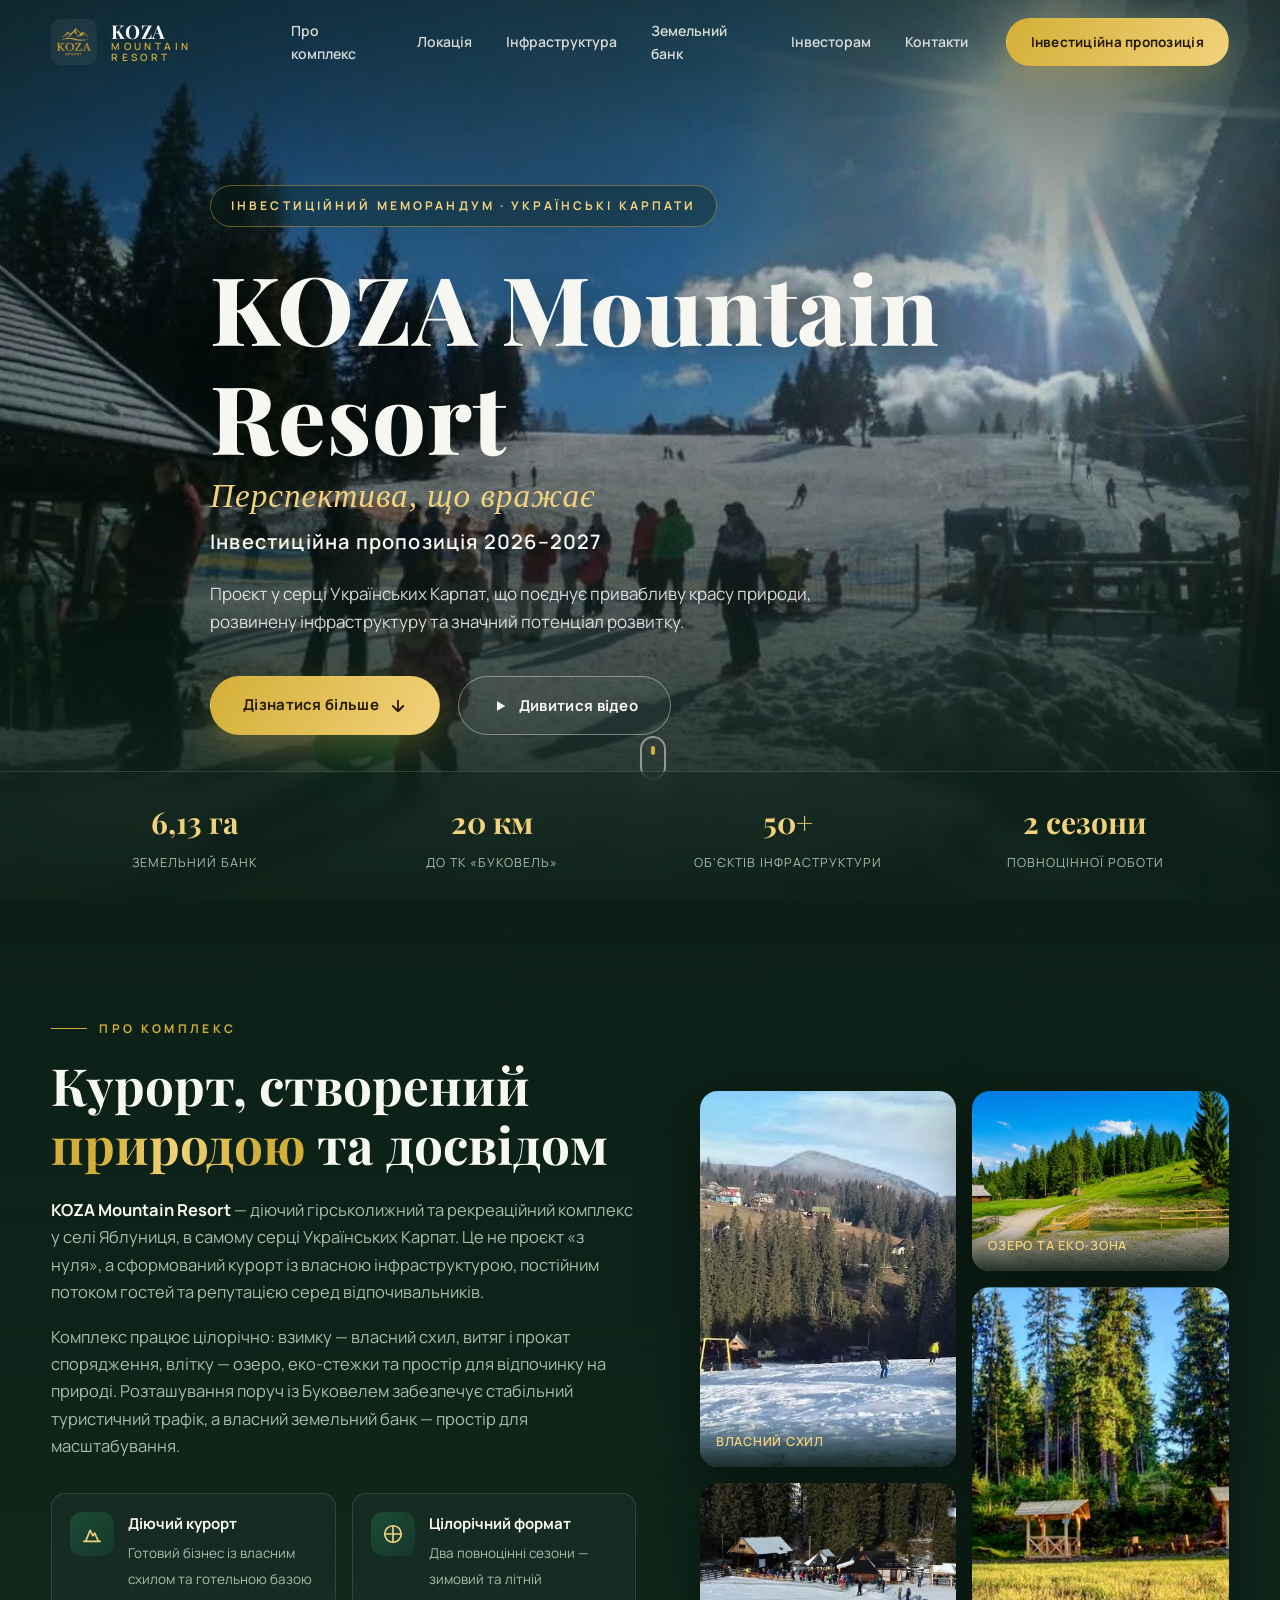
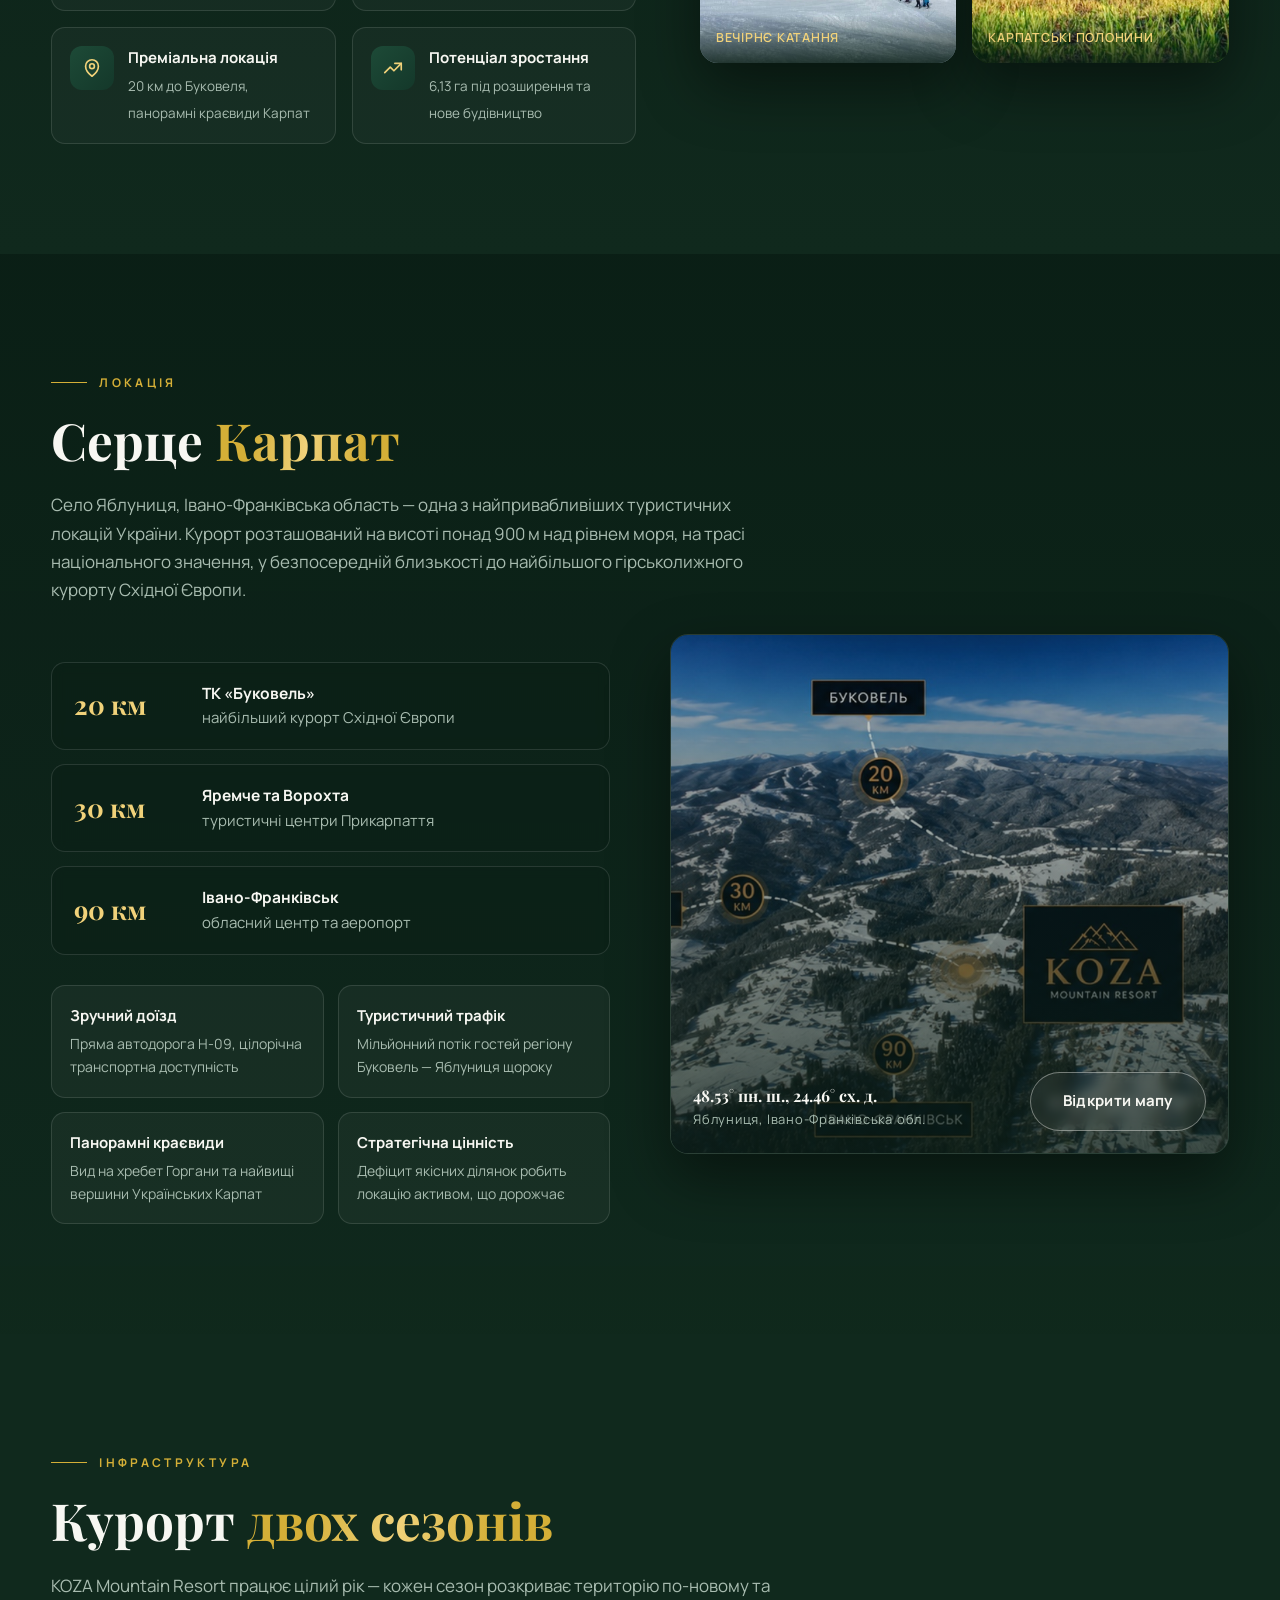
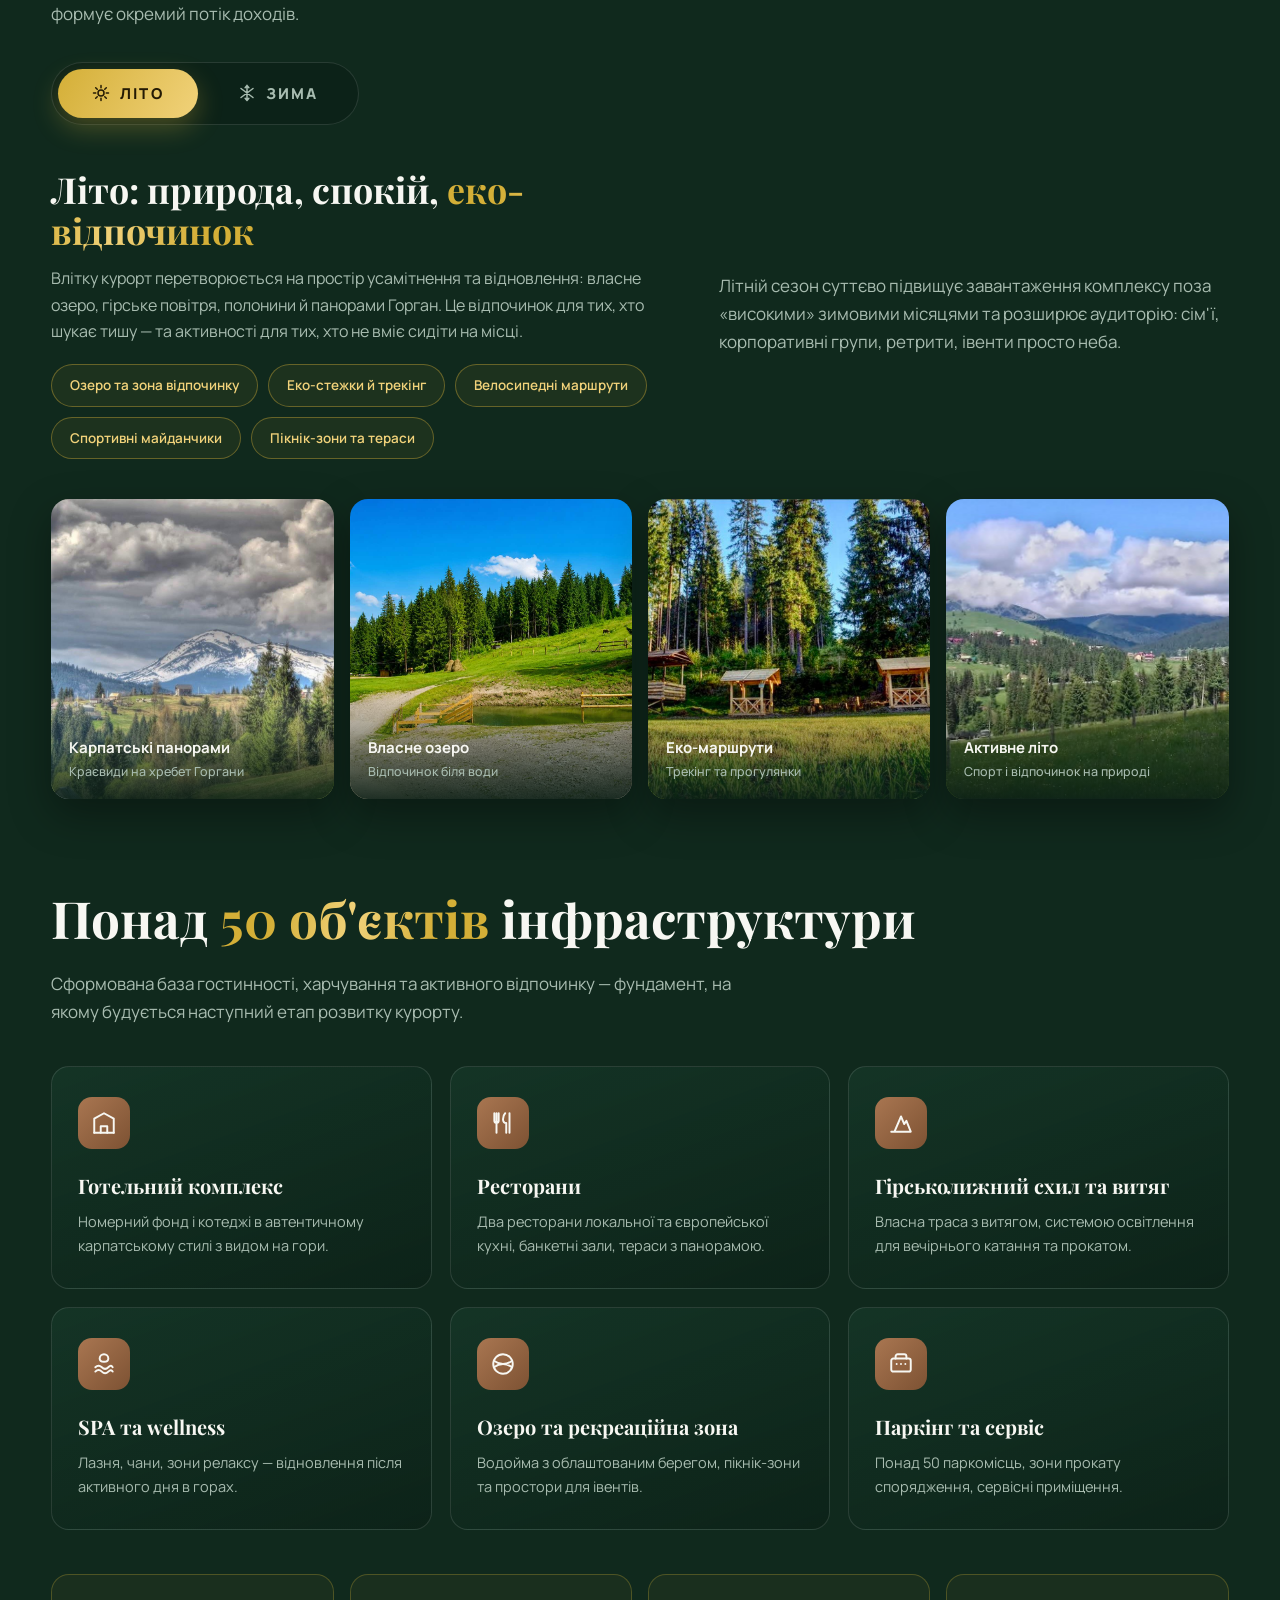
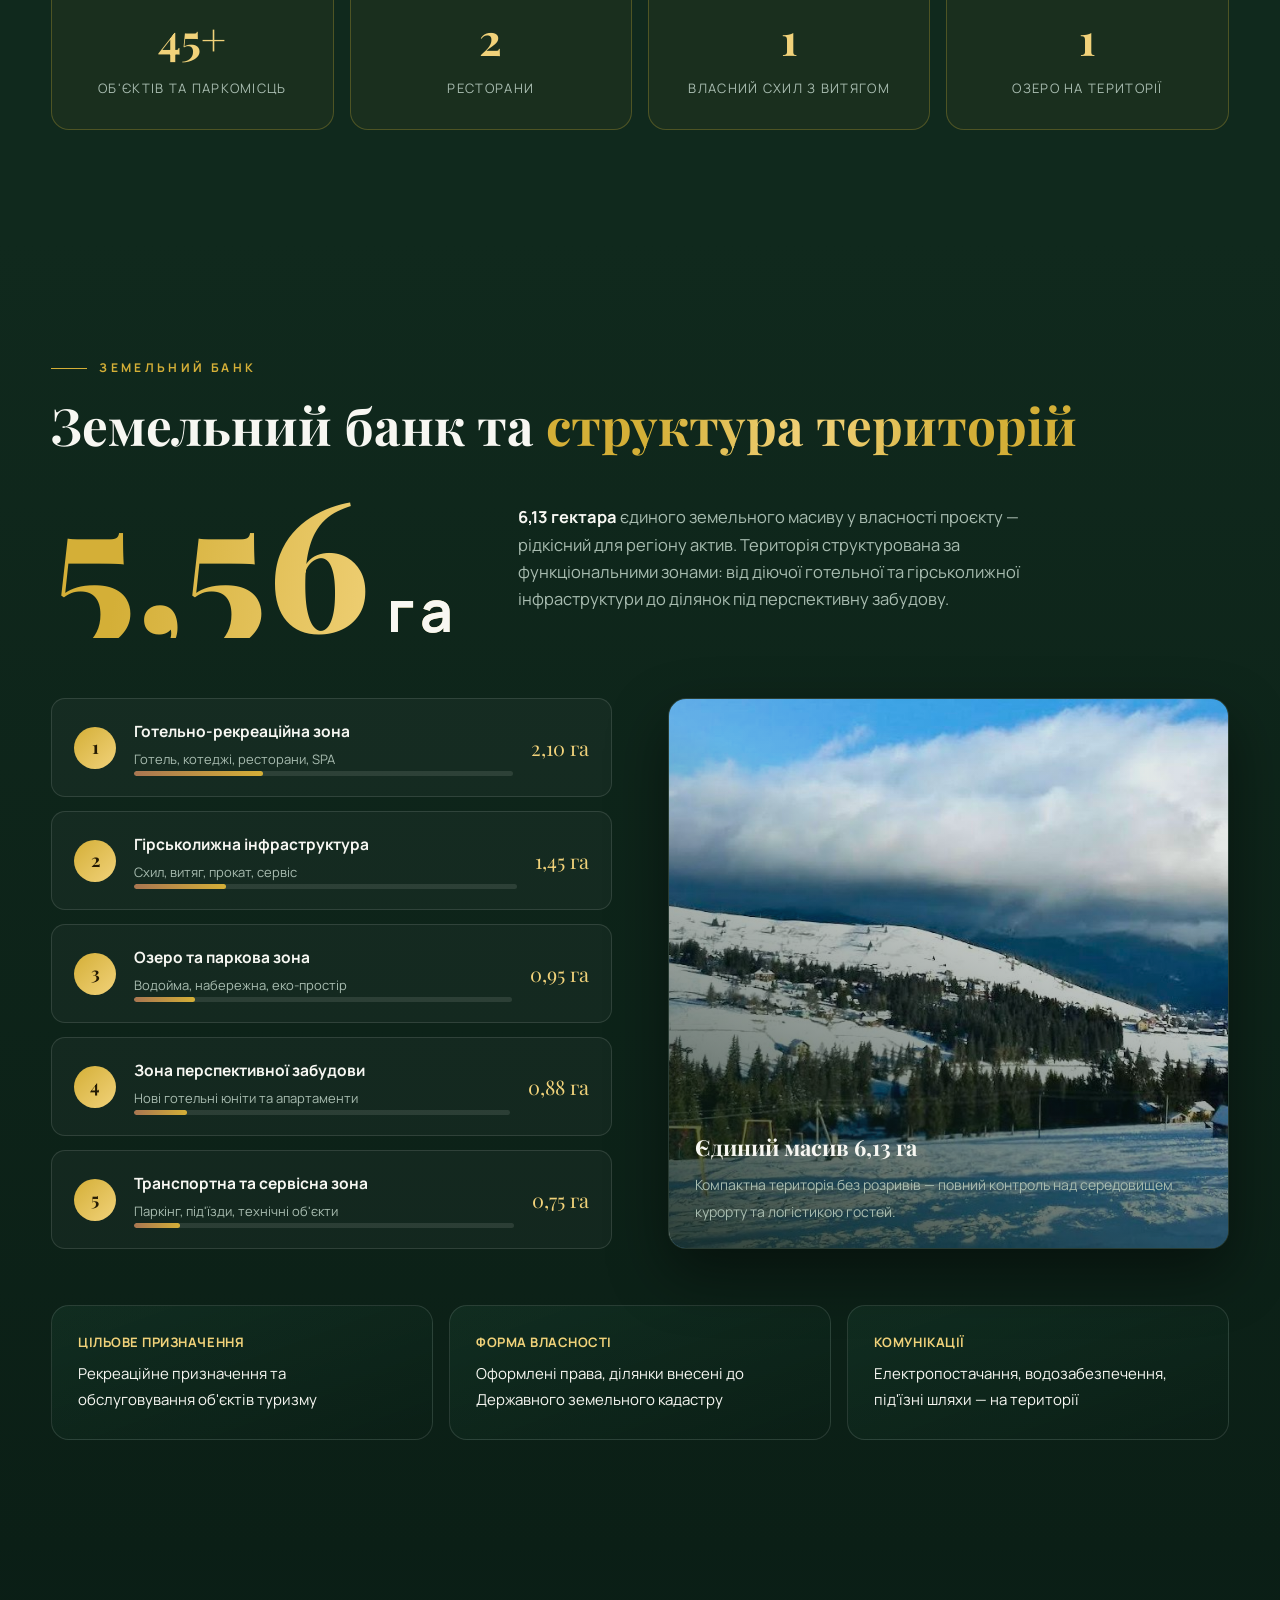
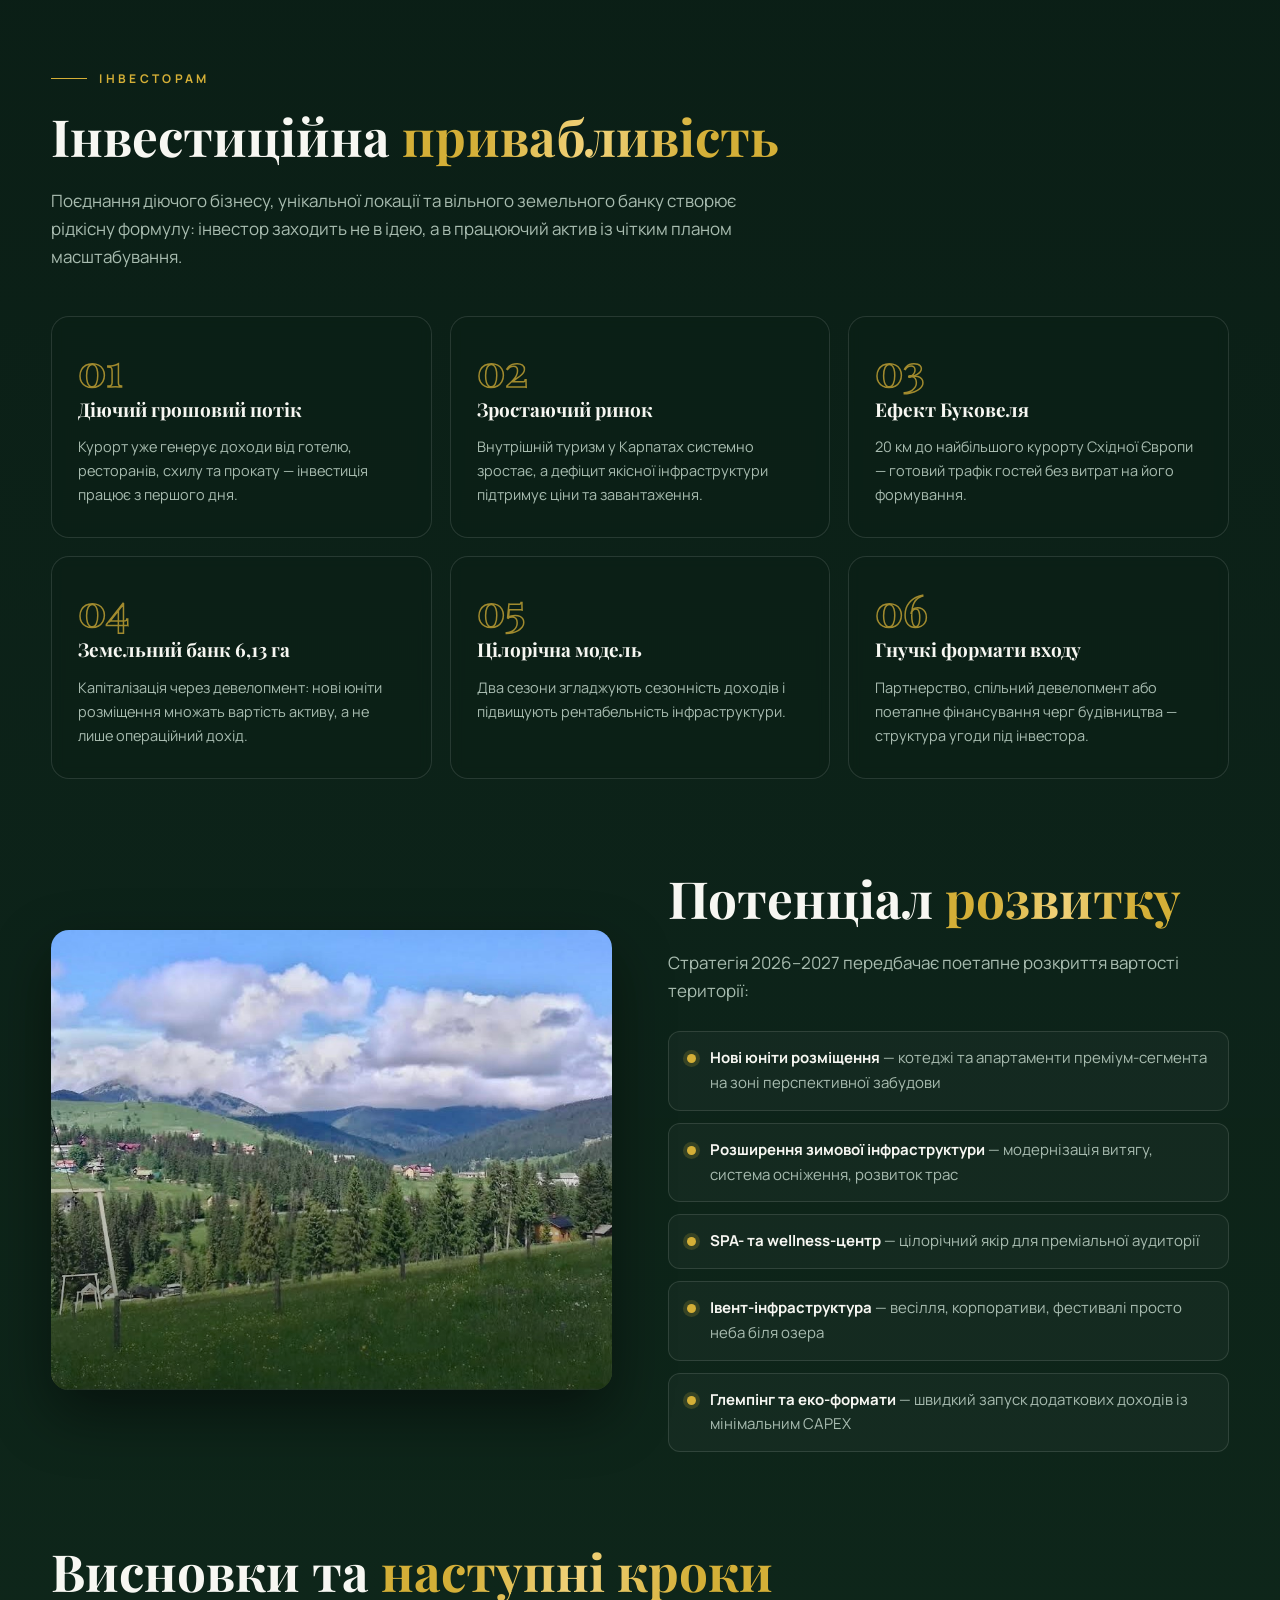
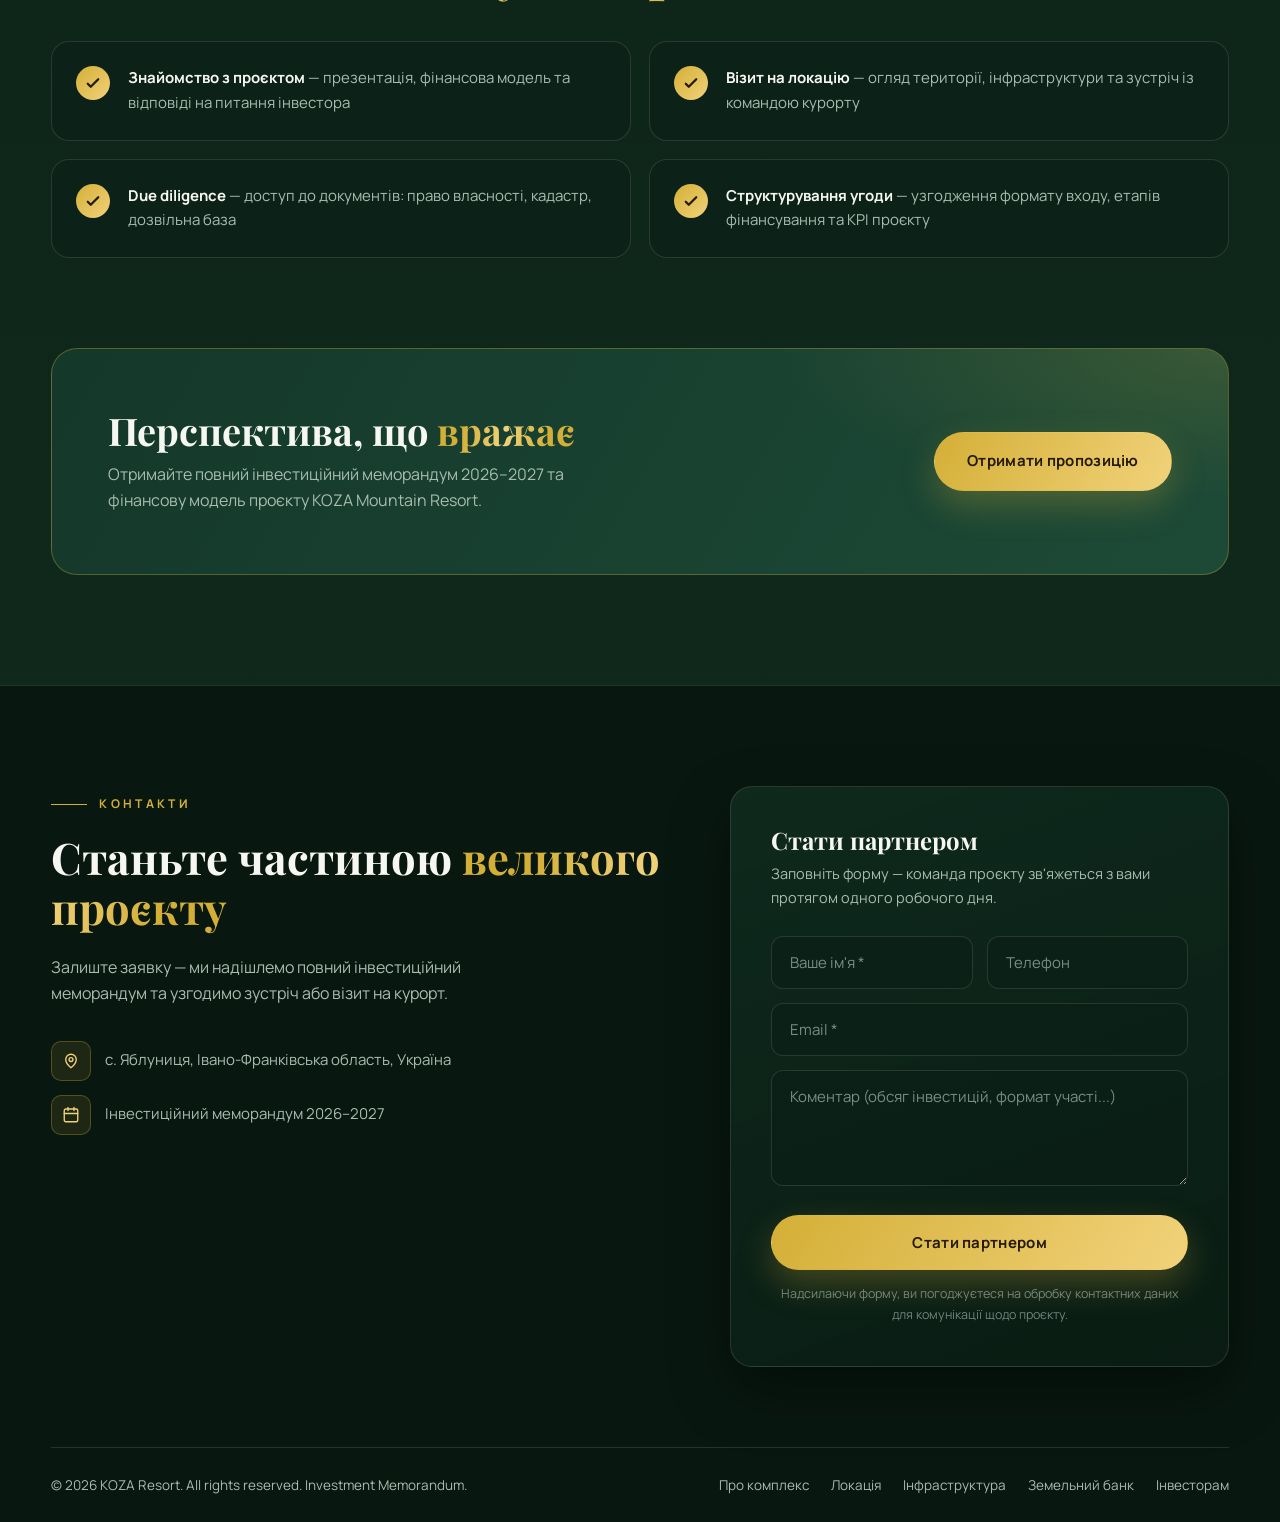
==== commit 154be9d5: "Зміни в назвах папок" ====
--- a/v1/index.html
+++ b/v1/index.html
@@ -12,18 +12,18 @@
 <style>
 /* ============================================================
    KOZA Mountain Resort — Investment Landing 2026–2027
-   Palette: midnight navy / snowy white / bronze / gold
+   Palette: deep forest green / snowy white / wood brown / gold
    ============================================================ */
 :root{
-  --bg:        #0a1228;
-  --bg-2:      #0f1a38;
-  --forest:    #142450;
-  --forest-2:  #1d3468;
+  --bg:        #0b1f16;
+  --bg-2:      #10291d;
+  --forest:    #14382a;
+  --forest-2:  #1d4a37;
   --line:      rgba(247,247,242,.12);
   --white:     #f7f7f2;
-  --muted:     #a3b2d0;
-  --wood:      #b08a4e;
-  --wood-deep: #7d5e2e;
+  --muted:     #a8bcb0;
+  --wood:      #a97651;
+  --wood-deep: #7d5233;
   --gold:      #d4af37;
   --gold-2:    #f1d27a;
   --shadow:    0 24px 60px rgba(0,0,0,.45);
@@ -98,7 +98,7 @@
   transition:background .45s ease, box-shadow .45s ease, height .45s ease;
 }
 .header.scrolled{
-  height:68px;background:rgba(10,18,40,.9);backdrop-filter:blur(14px);
+  height:68px;background:rgba(11,31,22,.9);backdrop-filter:blur(14px);
   box-shadow:0 10px 30px rgba(0,0,0,.35);border-bottom:1px solid var(--line);
 }
 .header-inner{display:flex;align-items:center;justify-content:space-between;gap:24px}
@@ -128,83 +128,81 @@
 .burger.open span:nth-child(3){transform:translateY(-7px) rotate(-45deg)}
 
 /* ============================================================
-   HERO — фонове зображення курорту (за референс-макетом)
+   HERO — video + "clouds" entrance
    ============================================================ */
 .hero{
   min-height:100svh;display:flex;align-items:center;padding:0;
   overflow:hidden;isolation:isolate;
-  background:url("img/image_hs_bg.jpeg") center/cover no-repeat;
-}
-/* затемнення лівої частини та низу — для читабельності тексту поверх фото */
-.hero::before{
-  content:"";position:absolute;inset:0;z-index:0;
+}
+.hero-video{
+  position:absolute;inset:0;width:100%;height:100%;object-fit:cover;z-index:-3;
+  transform:scale(1.06);animation:heroZoom 18s ease-out forwards;
+}
+@keyframes heroZoom{to{transform:scale(1)}}
+.hero-tint{
+  position:absolute;inset:0;z-index:-2;
   background:
-    linear-gradient(90deg,rgba(10,18,40,.9) 0%,rgba(10,18,40,.62) 32%,rgba(10,18,40,.15) 60%,rgba(10,18,40,0) 78%),
-    linear-gradient(180deg,rgba(10,18,40,.5) 0%,rgba(10,18,40,0) 28%,rgba(10,18,40,.15) 68%,rgba(10,18,40,.92) 100%);
-}
-.hero-content{position:relative;z-index:2;padding:170px 0 240px;max-width:780px}
-.hero-eyebrow{
-  display:block;font-size:13px;font-weight:700;letter-spacing:.3em;text-transform:uppercase;
-  color:var(--gold-2);margin-bottom:26px;
-  opacity:0;animation:riseIn .9s .25s forwards;
-}
-.hero-title{margin:0 0 26px;line-height:1}
-.ht-main{
-  display:block;font-family:var(--serif);font-weight:700;
-  font-size:clamp(72px,11vw,150px);letter-spacing:.05em;
-  background:linear-gradient(180deg,#ffffff 25%,#dbe3f2 55%,#9fb0cf 100%);
-  -webkit-background-clip:text;background-clip:text;-webkit-text-fill-color:transparent;
-  filter:drop-shadow(0 10px 34px rgba(0,0,0,.5));
-  opacity:0;animation:riseIn 1s .45s forwards;
-}
-.ht-sub{
-  display:flex;align-items:center;gap:24px;margin-top:14px;
-  font-family:var(--serif);font-weight:600;
-  font-size:clamp(26px,3.4vw,52px);letter-spacing:.42em;text-indent:.42em;
-  background:linear-gradient(100deg,var(--gold) 15%,var(--gold-2) 50%,var(--gold) 85%);
-  -webkit-background-clip:text;background-clip:text;-webkit-text-fill-color:transparent;
-  opacity:0;animation:riseIn 1s .65s forwards;
-}
-.ht-sub i{flex:1;max-width:120px;height:1px;background:linear-gradient(90deg,transparent,rgba(212,175,55,.85),transparent)}
-.hero-ornament{
-  display:flex;align-items:center;gap:14px;margin:0 0 34px;
-  opacity:0;animation:riseIn 1s .85s forwards;
-}
-.hero-ornament::before,.hero-ornament::after{
-  content:"";width:70px;height:1px;background:linear-gradient(90deg,transparent,rgba(212,175,55,.8));
-}
-.hero-ornament::after{background:linear-gradient(90deg,rgba(212,175,55,.8),transparent)}
-.hero-ornament b{
-  width:9px;height:9px;transform:rotate(45deg);flex:none;
-  border:1.5px solid var(--gold);background:rgba(212,175,55,.2);
-}
-.hero-tagline{
-  max-width:520px;margin:0 0 42px;
-  font-size:clamp(14px,1.4vw,17px);font-weight:600;letter-spacing:.16em;text-transform:uppercase;
-  line-height:1.9;color:var(--white);text-shadow:0 4px 22px rgba(0,0,0,.55);
-  opacity:0;animation:riseIn 1s 1.05s forwards;
-}
-.hero-actions{display:flex;gap:18px;flex-wrap:wrap;opacity:0;animation:riseIn 1s 1.25s forwards}
+    linear-gradient(180deg,rgba(11,31,22,.55) 0%,rgba(11,31,22,.18) 40%,rgba(11,31,22,.85) 100%),
+    radial-gradient(80% 60% at 50% 40%, transparent 40%, rgba(11,31,22,.45) 100%);
+}
+/* «Рука крізь море хмар» — білі шари хмар, що розходяться при вході */
+.clouds{position:absolute;inset:0;z-index:5;pointer-events:none}
+.clouds i{
+  position:absolute;inset:-20%;
+  background:
+    radial-gradient(45% 38% at 25% 60%, rgba(255,255,255,.96) 0%, rgba(255,255,255,0) 70%),
+    radial-gradient(50% 42% at 75% 45%, rgba(255,255,255,.94) 0%, rgba(255,255,255,0) 70%),
+    radial-gradient(60% 50% at 50% 80%, rgba(255,255,255,.9) 0%, rgba(255,255,255,0) 72%);
+  filter:blur(10px);
+}
+.clouds i:nth-child(1){animation:cloudL 3.2s .2s cubic-bezier(.55,.06,.35,1) forwards}
+.clouds i:nth-child(2){transform:scale(1.25) rotate(8deg);animation:cloudR 3.6s .1s cubic-bezier(.55,.06,.35,1) forwards}
+.clouds i:nth-child(3){transform:scale(1.5);opacity:.85;animation:cloudUp 3.9s cubic-bezier(.55,.06,.35,1) forwards}
+@keyframes cloudL{to{transform:translateX(-58%) translateY(-8%) scale(1.2);opacity:0}}
+@keyframes cloudR{to{transform:translateX(60%) translateY(6%) scale(1.5) rotate(8deg);opacity:0}}
+@keyframes cloudUp{to{transform:translateY(-70%) scale(1.7);opacity:0}}
+.hero-content{position:relative;z-index:6;padding:160px 0 140px;max-width:860px}
+.hero-kicker{
+  display:inline-flex;align-items:center;gap:12px;padding:10px 20px;border-radius:999px;
+  border:1px solid rgba(212,175,55,.45);background:rgba(11,31,22,.35);backdrop-filter:blur(8px);
+  font-size:12px;font-weight:700;letter-spacing:.26em;text-transform:uppercase;color:var(--gold-2);
+  opacity:0;animation:riseIn 1s 1.3s forwards;
+}
+.hero h1{
+  font-size:clamp(44px,7.4vw,96px);font-weight:800;letter-spacing:.01em;margin:26px 0 10px;
+  text-shadow:0 8px 40px rgba(0,0,0,.45);
+  opacity:0;animation:riseIn 1.1s 1.55s forwards;
+}
+.hero h1 span{display:block;font-size:clamp(20px,2.6vw,34px);font-weight:400;font-style:italic;color:var(--gold-2);margin-top:6px}
+.hero-sub{
+  font-size:clamp(16px,1.6vw,20px);font-weight:600;letter-spacing:.06em;color:var(--white);
+  opacity:0;animation:riseIn 1s 1.85s forwards;
+}
+.hero-desc{
+  max-width:640px;margin:22px 0 40px;color:rgba(247,247,242,.85);font-size:17px;
+  opacity:0;animation:riseIn 1s 2.05s forwards;
+}
+.hero-actions{display:flex;gap:18px;flex-wrap:wrap;opacity:0;animation:riseIn 1s 2.25s forwards}
 @keyframes riseIn{from{opacity:0;transform:translateY(34px)}to{opacity:1;transform:none}}
-/* нижня панель переваг */
-.hero-feats{
-  position:absolute;left:0;right:0;bottom:34px;z-index:2;
-  opacity:0;animation:riseIn 1s 1.45s forwards;
-}
-.hf-card{
-  display:grid;grid-template-columns:repeat(5,1fr);
-  background:rgba(7,14,32,.78);backdrop-filter:blur(12px);
-  border:1px solid rgba(212,175,55,.25);border-radius:18px;
-  box-shadow:0 24px 60px rgba(0,0,0,.45);
-}
-.hf{display:flex;align-items:center;gap:14px;padding:22px 20px;position:relative}
-.hf:not(:first-child)::before{
-  content:"";position:absolute;left:0;top:22%;bottom:22%;width:1px;
-  background:rgba(247,247,242,.14);
-}
-.hfi{flex:none;width:36px;height:36px;color:var(--gold-2)}
-.hft{font-size:11px;font-weight:600;letter-spacing:.08em;text-transform:uppercase;color:var(--muted);line-height:1.65}
-.hft b{display:block;font-family:var(--serif);font-size:23px;font-weight:700;letter-spacing:.02em;color:var(--white);margin-bottom:2px}
+.hero-stats{
+  position:absolute;left:0;right:0;bottom:0;z-index:6;
+  border-top:1px solid rgba(247,247,242,.15);background:rgba(11,31,22,.42);backdrop-filter:blur(10px);
+}
+.hero-stats .container{display:grid;grid-template-columns:repeat(4,1fr);gap:10px;padding-block:20px}
+.hstat{text-align:center;padding:6px 10px}
+.hstat b{display:block;font-family:var(--serif);font-size:clamp(20px,2.4vw,30px);color:var(--gold-2)}
+.hstat span{font-size:12.5px;letter-spacing:.08em;text-transform:uppercase;color:var(--muted)}
+.scroll-hint{
+  position:absolute;bottom:120px;left:50%;transform:translateX(-50%);z-index:6;
+  width:26px;height:44px;border:2px solid rgba(247,247,242,.5);border-radius:14px;
+  opacity:0;animation:riseIn 1s 2.6s forwards;
+}
+.scroll-hint::after{
+  content:"";position:absolute;top:8px;left:50%;width:4px;height:9px;margin-left:-2px;
+  border-radius:4px;background:var(--gold);animation:wheel 1.8s ease-in-out infinite;
+}
+@keyframes wheel{0%{transform:translateY(0);opacity:1}70%{transform:translateY(14px);opacity:0}100%{opacity:0}}
+
 /* ============================================================
    ABOUT
    ============================================================ */
@@ -238,7 +236,7 @@
 .about-mosaic figure:hover img{transform:scale(1.08)}
 .about-mosaic figcaption{
   position:absolute;left:0;right:0;bottom:0;padding:14px 16px;font-size:12.5px;font-weight:600;letter-spacing:.06em;
-  background:linear-gradient(0deg,rgba(10,18,40,.85),transparent);text-transform:uppercase;color:var(--gold-2);
+  background:linear-gradient(0deg,rgba(11,31,22,.85),transparent);text-transform:uppercase;color:var(--gold-2);
 }
 
 /* ============================================================
@@ -246,14 +244,14 @@
    ============================================================ */
 .location{
   background:
-    linear-gradient(180deg,rgba(10,18,40,.93) 0%,rgba(15,26,56,.96) 100%),
+    linear-gradient(180deg,rgba(11,31,22,.93) 0%,rgba(16,41,29,.96) 100%),
     url("img/img_005.jpg") center/cover fixed no-repeat;
 }
 .location-grid{display:grid;grid-template-columns:1fr 1fr;gap:60px;align-items:start;margin-top:30px}
 .dist-list{display:grid;gap:14px;margin-top:28px}
 .dist{
   display:flex;align-items:center;gap:18px;padding:18px 22px;border-radius:14px;
-  border:1px solid var(--line);background:rgba(10,18,40,.55);backdrop-filter:blur(6px);
+  border:1px solid var(--line);background:rgba(11,31,22,.55);backdrop-filter:blur(6px);
   transition:transform .35s,border-color .35s;
 }
 .dist:hover{transform:translateX(8px);border-color:rgba(212,175,55,.55)}
@@ -272,7 +270,7 @@
   border:1px solid var(--line);min-height:520px;
 }
 .map-card img{position:absolute;inset:0;width:100%;height:100%;object-fit:cover;filter:saturate(.9)}
-.map-card::after{content:"";position:absolute;inset:0;background:linear-gradient(180deg,rgba(10,18,40,.15),rgba(10,18,40,.75))}
+.map-card::after{content:"";position:absolute;inset:0;background:linear-gradient(180deg,rgba(11,31,22,.15),rgba(11,31,22,.75))}
 .map-pin{
   position:absolute;left:50%;top:42%;transform:translate(-50%,-100%);z-index:2;text-align:center;
 }
@@ -288,7 +286,7 @@
 }
 .map-pin em{
   display:inline-block;margin-top:12px;padding:8px 16px;border-radius:999px;font-style:normal;
-  background:rgba(10,18,40,.85);border:1px solid rgba(212,175,55,.5);font-size:13px;font-weight:700;
+  background:rgba(11,31,22,.85);border:1px solid rgba(212,175,55,.5);font-size:13px;font-weight:700;
 }
 .map-meta{
   position:absolute;left:0;right:0;bottom:0;z-index:2;padding:22px;
@@ -303,7 +301,7 @@
 .seasons{background:var(--bg-2)}
 .season-switch{
   display:inline-flex;gap:6px;padding:6px;border-radius:999px;margin:34px 0 44px;
-  border:1px solid var(--line);background:rgba(10,18,40,.6);
+  border:1px solid var(--line);background:rgba(11,31,22,.6);
 }
 .season-btn{
   padding:14px 34px;border-radius:999px;border:0;background:transparent;color:var(--muted);
@@ -336,14 +334,14 @@
 .sg-card:hover img{transform:scale(1.1)}
 .sg-card figcaption{
   position:absolute;inset:auto 0 0 0;padding:44px 18px 16px;font-weight:700;font-size:15px;
-  background:linear-gradient(0deg,rgba(10,18,40,.9),transparent);
+  background:linear-gradient(0deg,rgba(11,31,22,.9),transparent);
 }
 .sg-card figcaption small{display:block;font-weight:500;font-size:12.5px;color:var(--muted);margin-top:2px}
 .infra-title{margin-top:90px}
 .infra-grid{display:grid;grid-template-columns:repeat(3,1fr);gap:18px;margin-top:40px}
 .infra-card{
   padding:30px 26px;border-radius:var(--radius);border:1px solid var(--line);
-  background:linear-gradient(160deg,rgba(29,52,104,.35),rgba(10,18,40,.6));
+  background:linear-gradient(160deg,rgba(29,74,55,.35),rgba(11,31,22,.6));
   transition:transform .4s ease,border-color .4s ease,box-shadow .4s ease;position:relative;overflow:hidden;
 }
 .infra-card::before{
@@ -375,10 +373,7 @@
 .land{background:linear-gradient(180deg,var(--bg-2),var(--bg))}
 .land-hero{display:grid;grid-template-columns:auto 1fr;gap:60px;align-items:center;margin-bottom:60px}
 .land-num{
-  /* Playfair Display малює цифру «3» з декоративним засічковим хвостиком,
-     що на такому крупному кеглі читається як «обрізаний» — тому саме тут
-     використовуємо Georgia, де контур цифри повністю замкнутий */
-  font-family:Georgia,"Times New Roman",serif;font-weight:700;line-height:.9;
+  font-family:var(--serif);font-weight:800;line-height:.9;
   font-size:clamp(96px,14vw,210px);
   background:linear-gradient(100deg,var(--gold) 10%,var(--gold-2) 45%,#fff8dd 55%,var(--gold) 90%);
   background-size:200% 100%;-webkit-background-clip:text;background-clip:text;-webkit-text-fill-color:transparent;
@@ -412,7 +407,7 @@
   border:1px solid var(--line);box-shadow:var(--shadow);
 }
 .land-visual img{position:absolute;inset:0;width:100%;height:100%;object-fit:cover}
-.land-visual::after{content:"";position:absolute;inset:0;background:linear-gradient(200deg,rgba(10,18,40,.1) 30%,rgba(10,18,40,.85))}
+.land-visual::after{content:"";position:absolute;inset:0;background:linear-gradient(200deg,rgba(11,31,22,.1) 30%,rgba(11,31,22,.85))}
 .land-visual figcaption{
   position:absolute;z-index:2;left:26px;right:26px;bottom:24px;
 }
@@ -421,7 +416,7 @@
 .land-facts{display:grid;grid-template-columns:repeat(3,1fr);gap:16px;margin-top:56px}
 .lfact{
   padding:26px;border-radius:var(--radius);border:1px solid var(--line);
-  background:linear-gradient(160deg,rgba(29,52,104,.3),rgba(10,18,40,.5));
+  background:linear-gradient(160deg,rgba(29,74,55,.3),rgba(11,31,22,.5));
   transition:transform .35s,border-color .35s;
 }
 .lfact:hover{transform:translateY(-6px);border-color:rgba(212,175,55,.45)}
@@ -433,13 +428,13 @@
    ============================================================ */
 .invest{
   background:
-    linear-gradient(180deg,rgba(10,18,40,.95),rgba(15,26,56,.97)),
+    linear-gradient(180deg,rgba(11,31,22,.95),rgba(16,41,29,.97)),
     url("img/img_018.jpg") center/cover fixed no-repeat;
 }
 .why-grid{display:grid;grid-template-columns:repeat(3,1fr);gap:18px;margin-top:44px}
 .why-card{
   padding:30px 26px;border-radius:var(--radius);border:1px solid var(--line);
-  background:rgba(10,18,40,.55);backdrop-filter:blur(6px);
+  background:rgba(11,31,22,.55);backdrop-filter:blur(6px);
   transition:transform .4s,border-color .4s,box-shadow .4s;
 }
 .why-card:hover{transform:translateY(-8px);border-color:rgba(212,175,55,.55);box-shadow:var(--shadow)}
@@ -452,7 +447,7 @@
 .potential{display:grid;grid-template-columns:1fr 1fr;gap:56px;align-items:center;margin-top:90px}
 .potential-img{position:relative;border-radius:var(--radius);overflow:hidden;box-shadow:var(--shadow);min-height:460px}
 .potential-img img{position:absolute;inset:0;width:100%;height:100%;object-fit:cover}
-.potential-img::after{content:"";position:absolute;inset:0;background:linear-gradient(0deg,rgba(10,18,40,.6),transparent 55%)}
+.potential-img::after{content:"";position:absolute;inset:0;background:linear-gradient(0deg,rgba(11,31,22,.6),transparent 55%)}
 .potential ul{display:grid;gap:12px;margin-top:26px}
 .potential ul li{
   display:flex;gap:14px;align-items:flex-start;padding:14px 18px;border-radius:12px;
@@ -469,7 +464,7 @@
 .steps-grid{display:grid;grid-template-columns:1fr 1fr;gap:18px;margin-top:40px}
 .step{
   display:flex;gap:18px;align-items:flex-start;padding:24px;border-radius:var(--radius);
-  border:1px solid var(--line);background:rgba(10,18,40,.55);
+  border:1px solid var(--line);background:rgba(11,31,22,.55);
   transition:transform .35s,border-color .35s;
 }
 .step:hover{transform:translateY(-5px);border-color:rgba(212,175,55,.5)}
@@ -497,7 +492,7 @@
 /* ============================================================
    FOOTER / CONTACTS
    ============================================================ */
-.footer{background:#070e20;border-top:1px solid var(--line);padding:100px 0 0}
+.footer{background:#081810;border-top:1px solid var(--line);padding:100px 0 0}
 .footer-grid{display:grid;grid-template-columns:1.1fr .9fr;gap:70px;align-items:start}
 .footer h2{font-size:clamp(28px,3.4vw,44px)}
 .footer .lead{color:var(--muted);max-width:480px;margin-bottom:34px}
@@ -513,7 +508,7 @@
 .contact-lines .ci svg{width:18px;height:18px}
 .form-card{
   padding:40px;border-radius:22px;border:1px solid var(--line);
-  background:linear-gradient(160deg,rgba(29,52,104,.35),rgba(10,18,40,.6));box-shadow:var(--shadow);
+  background:linear-gradient(160deg,rgba(29,74,55,.35),rgba(11,31,22,.6));box-shadow:var(--shadow);
 }
 .form-card h3{font-size:24px;margin-bottom:8px}
 .form-card>p{color:var(--muted);font-size:14.5px;margin-bottom:26px}
@@ -521,7 +516,7 @@
 .field{margin-bottom:14px}
 .field input,.field textarea{
   width:100%;padding:15px 18px;border-radius:12px;font-family:inherit;font-size:15px;color:var(--white);
-  background:rgba(10,18,40,.6);border:1px solid var(--line);outline:none;
+  background:rgba(11,31,22,.6);border:1px solid var(--line);outline:none;
   transition:border-color .3s,box-shadow .3s;resize:vertical;
 }
 .field input::placeholder,.field textarea::placeholder{color:rgba(168,188,176,.7)}
@@ -541,6 +536,29 @@
 .footer-bottom nav{display:flex;gap:22px;flex-wrap:wrap}
 .footer-bottom nav a{font-size:13.5px;color:var(--muted);transition:color .3s}
 .footer-bottom nav a:hover{color:var(--gold-2)}
+
+/* ============================================================
+   VIDEO MODAL
+   ============================================================ */
+.modal{
+  position:fixed;inset:0;z-index:200;display:grid;place-items:center;padding:24px;
+  background:rgba(4,12,8,.9);backdrop-filter:blur(10px);
+  opacity:0;visibility:hidden;transition:opacity .4s,visibility .4s;
+}
+.modal.open{opacity:1;visibility:visible}
+.modal-box{
+  position:relative;width:min(1060px,100%);border-radius:18px;overflow:hidden;
+  box-shadow:0 40px 120px rgba(0,0,0,.7);border:1px solid rgba(212,175,55,.3);
+  transform:scale(.92);transition:transform .4s cubic-bezier(.22,.61,.36,1);
+}
+.modal.open .modal-box{transform:scale(1)}
+.modal-box video{width:100%;display:block;background:#000;max-height:80vh}
+.modal-close{
+  position:absolute;top:14px;right:14px;z-index:2;width:44px;height:44px;border-radius:50%;border:0;
+  background:rgba(11,31,22,.75);color:var(--white);font-size:20px;line-height:1;
+  display:grid;place-items:center;transition:background .3s,transform .3s;
+}
+.modal-close:hover{background:var(--gold);color:#241a04;transform:rotate(90deg)}
 
 /* ============================================================
    MOBILE NAV + RESPONSIVE
@@ -555,7 +573,7 @@
   .nav.mobile-open{
     display:flex;position:fixed;inset:0;width:100vw;height:100svh;
     flex-direction:column;justify-content:center;align-items:center;gap:8px;
-    background:rgba(7,14,32,.97);z-index:110;
+    background:rgba(8,24,16,.97);z-index:110;
   }
   .nav.mobile-open a{font-size:22px;font-family:var(--serif);padding:14px}
   .nav.mobile-open .btn-nav-cta{
@@ -568,20 +586,12 @@
   .land-hero{grid-template-columns:1fr;gap:22px;text-align:left}
   .location{background-attachment:scroll}
   .invest{background-attachment:scroll}
-  /* панель переваг hero переходить у потік під контентом */
-  .hero{display:block}
-  .hero-content{padding:150px 0 40px}
-  .hero-feats{position:static;padding-bottom:44px;animation-delay:1.2s}
-  .hf-card{grid-template-columns:repeat(2,1fr)}
-  .hf:not(:first-child)::before{display:none}
-  .hf{padding:16px 18px}
 }
 .btn-nav-cta{display:none}
 @media (max-width:640px){
   section{padding:80px 0}
-  .hero-content{padding:130px 0 34px}
-  .hf-card{grid-template-columns:1fr}
-  .ht-sub i{max-width:70px}
+  .hero-stats .container{grid-template-columns:repeat(2,1fr)}
+  .scroll-hint{display:none}
   .feature-list,.loc-points{grid-template-columns:1fr}
   .season-gallery{grid-template-columns:1fr}
   .sg-card{height:240px}
@@ -625,50 +635,39 @@
 
 <!-- ================= HERO ================= -->
 <section class="hero" id="hero">
+  <video class="hero-video" autoplay muted loop playsinline preload="auto" poster="img/img_001.jpg">
+    <source src="video/video_01.mp4" type="video/mp4">
+  </video>
+  <div class="hero-tint"></div>
+  <div class="clouds" aria-hidden="true"><i></i><i></i><i></i></div>
+
   <div class="container hero-content">
-    <span class="hero-eyebrow">Карпати · Природа · Можливості</span>
-    <h1 class="hero-title">
-      <span class="ht-main">KOZA</span>
-      <span class="ht-sub">RESORT<i></i></span>
+    <span class="hero-kicker">Інвестиційний меморандум · Українські Карпати</span>
+    <h1>KOZA Mountain Resort
+      <span>Перспектива, що вражає</span>
     </h1>
-    <div class="hero-ornament" aria-hidden="true"><b></b></div>
-    <p class="hero-tagline">Всесезонний гірський курорт та&nbsp;інвестиційний проєкт у&nbsp;серці Українських Карпат</p>
+    <p class="hero-sub">Інвестиційна пропозиція 2026–2027</p>
+    <p class="hero-desc">Проєкт у серці Українських Карпат, що поєднує привабливу красу природи, розвинену інфраструктуру та значний потенціал розвитку.</p>
     <div class="hero-actions">
-      <a class="btn btn-gold" href="scr/Koza_Resort_presentation.pdf" download="KOZA_Mountain_Resort_Presentation.pdf">
-        <svg class="ic" viewBox="0 0 24 24" fill="none" stroke="currentColor" stroke-width="2" stroke-linecap="round" stroke-linejoin="round"><rect x="5" y="3" width="14" height="18" rx="2"/><path d="M9 8h6M9 12h6M9 16h4"/></svg>
-        Інвестиційний меморандум
+      <a href="#about" class="btn btn-gold">
+        Дізнатися більше
+        <svg class="ic" viewBox="0 0 24 24" fill="none" stroke="currentColor" stroke-width="2.4" stroke-linecap="round" stroke-linejoin="round"><path d="M12 5v14M5 12l7 7 7-7"/></svg>
       </a>
-      <a href="#about" class="btn btn-ghost">
+      <button class="btn btn-ghost" id="openVideo">
         <svg class="ic" viewBox="0 0 24 24" fill="currentColor"><path d="M8 5.5v13l11-6.5z"/></svg>
-        Переглянути комплекс
-      </a>
+        Дивитися відео
+      </button>
     </div>
   </div>
 
-  <div class="hero-feats">
+  <div class="scroll-hint" aria-hidden="true"></div>
+
+  <div class="hero-stats">
     <div class="container">
-      <div class="hf-card">
-        <div class="hf">
-          <svg class="hfi" viewBox="0 0 24 24" fill="none" stroke="currentColor" stroke-width="1.6" stroke-linecap="round" stroke-linejoin="round"><path d="M3 20h18M5 20l5-12 3 6 2-3 4 9"/></svg>
-          <div class="hft"><b data-count="6.13" data-decimals="2" data-suffix=" га">0 га</b>земельний актив у власності</div>
-        </div>
-        <div class="hf">
-          <svg class="hfi" viewBox="0 0 24 24" fill="none" stroke="currentColor" stroke-width="1.6" stroke-linecap="round" stroke-linejoin="round"><path d="M3 21V8l9-5 9 5v13"/><path d="M9 21v-6h6v6"/><path d="M3 21h18"/></svg>
-          <div class="hft">Готелі &amp; вілли<br>ресторани<br>SPA &amp; басейни</div>
-        </div>
-        <div class="hf">
-          <svg class="hfi" viewBox="0 0 24 24" fill="none" stroke="currentColor" stroke-width="1.6" stroke-linecap="round" stroke-linejoin="round"><path d="M3 5l18-3M12 3.7V8"/><rect x="8" y="8" width="8" height="7" rx="1.6"/><path d="M8 11.5h8"/></svg>
-          <div class="hft">Лижні схили<br>підйомники<br>інфраструктура</div>
-        </div>
-        <div class="hf">
-          <svg class="hfi" viewBox="0 0 24 24" fill="none" stroke="currentColor" stroke-width="1.6" stroke-linecap="round" stroke-linejoin="round"><path d="M7 4h10l4 5-9 11L3 9l4-5z"/><path d="M3 9h18M12 20L8 9l4-5 4 5-4 11z"/></svg>
-          <div class="hft">Преміальний актив із високим інвестиційним потенціалом</div>
-        </div>
-        <div class="hf">
-          <svg class="hfi" viewBox="0 0 24 24" fill="none" stroke="currentColor" stroke-width="1.6" stroke-linecap="round" stroke-linejoin="round"><path d="M4 20h16M6 16v-3M11 16V9M16 16v-5"/><path d="M4 8l6-4 4 3 6-4"/></svg>
-          <div class="hft">Стійкий розвиток та довгострокова перспектива</div>
-        </div>
-      </div>
+      <div class="hstat"><b data-count="6.13" data-decimals="2" data-suffix=" га">0 га</b><span>земельний банк</span></div>
+      <div class="hstat"><b data-count="20" data-suffix=" км">0 км</b><span>до ТК «Буковель»</span></div>
+      <div class="hstat"><b data-count="50" data-suffix="+">0</b><span>об'єктів інфраструктури</span></div>
+      <div class="hstat"><b data-count="2" data-suffix=" сезони">0</b><span>повноцінної роботи</span></div>
     </div>
   </div>
 </section>
@@ -1018,6 +1017,17 @@
   </div>
 </footer>
 
+<!-- ================= VIDEO MODAL ================= -->
+<div class="modal" id="videoModal" role="dialog" aria-modal="true" aria-label="Відео про курорт">
+  <div class="modal-box">
+    <button class="modal-close" id="closeVideo" aria-label="Закрити">✕</button>
+    <video id="modalVideo" controls preload="metadata" poster="img/img_001.jpg">
+      <source src="video/video_01.mp4" type="video/mp4">
+      Ваш браузер не підтримує відтворення відео.
+    </video>
+  </div>
+</div>
+
 <script>
 /* ============================================================
    KOZA Mountain Resort — interactions
@@ -1135,6 +1145,35 @@
     });
   });
 
+  /* ---------- Video modal ---------- */
+  var modal      = document.getElementById("videoModal");
+  var modalVideo = document.getElementById("modalVideo");
+  var heroVideo  = document.querySelector(".hero-video");
+  function openModal(){
+    modal.classList.add("open");
+    document.body.style.overflow = "hidden";
+    if(heroVideo) heroVideo.pause();
+    modalVideo.currentTime = 0;
+    modalVideo.muted = false;
+    var p = modalVideo.play();
+    if(p && p.catch) p.catch(function(){});
+  }
+  function closeModal(){
+    modal.classList.remove("open");
+    document.body.style.overflow = "";
+    modalVideo.pause();
+    if(heroVideo){
+      var p = heroVideo.play();
+      if(p && p.catch) p.catch(function(){});
+    }
+  }
+  document.getElementById("openVideo").addEventListener("click", openModal);
+  document.getElementById("closeVideo").addEventListener("click", closeModal);
+  modal.addEventListener("click", function(e){ if(e.target === modal) closeModal(); });
+  document.addEventListener("keydown", function(e){
+    if(e.key === "Escape" && modal.classList.contains("open")) closeModal();
+  });
+
   /* ---------- Smooth anchors with header offset ---------- */
   document.querySelectorAll('a[href^="#"]').forEach(function(link){
     link.addEventListener("click", function(e){
@@ -1163,7 +1202,7 @@
       "Телефон: " + (f.phone.value.trim() || "—") + "%0D%0A%0D%0A" +
       encodeURIComponent(f.message.value.trim());
     window.location.href =
-      "mailto:" +
+      "mailto:marketing@simbioz.ua" +
       "?subject=" + encodeURIComponent("KOZA Mountain Resort — заявка партнера") +
       "&body=" + body;
     document.getElementById("formOk").classList.add("show");
